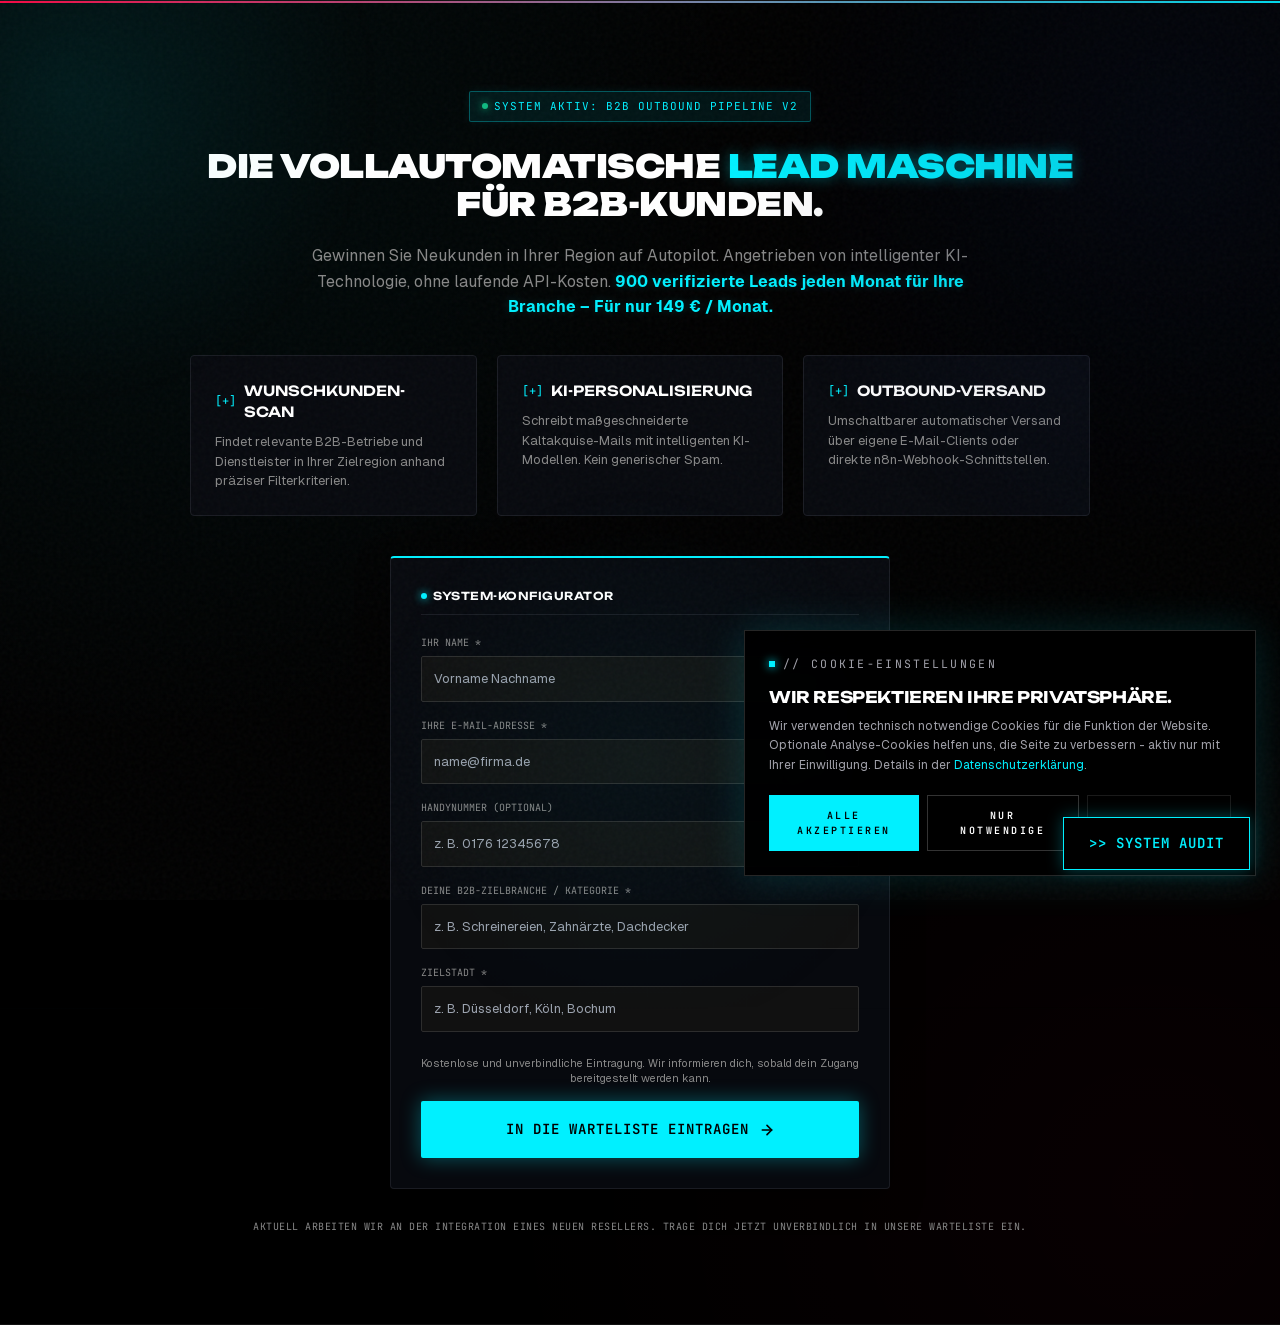
==== index.html @ a297f818 "Initial commit: bestehende Website" ====
<!doctype html>
<html lang="de">
<head>
  <meta charset="utf-8"/>
  <meta name="viewport" content="width=device-width,initial-scale=1"/>
  <meta name="theme-color" content="#000000"/>
  <meta name="description" content="Wasteland Interactive entwickelt Webseiten, Automatisierungen & KI-Lösungen für B2B & KMU. Mehr Anfragen, weniger Aufwand. Jetzt kostenfreies Audit sichern!"/>
  <meta name="keywords" content="KI Agentur, Webseiten KMU, Automatisierung, Drohnen-Service, KI Agenten, Software Deutschland, Wasteland Interactive"/>
  <meta name="robots" content="index,follow"/>
  <meta property="og:title" content="Wasteland Interactive - KI, Automatisierung & Webseiten für KMU"/>
  <meta property="og:description" content="Digitale Systeme für Unternehmen, die wachsen wollen. Webseiten, Automatisierung und KI in Tagen, nicht Monaten."/>
  <meta property="og:type" content="website"/>
  <meta property="og:url" content="https://wasteland-interactive.de/"/>
  <meta property="og:site_name" content="Wasteland Interactive"/>
  <meta property="og:image" content="https://wasteland-interactive.de/og-image.png"/>
  <meta property="og:locale" content="de_DE"/>
  <meta name="twitter:card" content="summary_large_image"/>
  <meta name="twitter:title" content="Wasteland Interactive - KI, Automatisierung & Webseiten für KMU"/>
  <meta name="twitter:description" content="Digitale Systeme für Unternehmen, die wachsen wollen. Webseiten, Automatisierung und KI in Tagen, nicht Monaten."/>
  <meta name="twitter:image" content="https://wasteland-interactive.de/og-image.png"/>
  
  <link rel="canonical" href="https://wasteland-interactive.de/"/>
  <link rel="icon" href="/favicon.svg" type="image/svg+xml"/>
  <link rel="icon" href="/favicon-32x32.png" sizes="32x32" type="image/png"/>
  <link rel="apple-touch-icon" href="/apple-touch-icon.png"/>
  <link rel="manifest" href="/manifest.json"/>
  <link rel="stylesheet" href="/fonts.css"/>
  <link rel="preload" as="image" href="/assets/perf/hero-640.webp" imagesrcset="/assets/perf/hero-640.webp 640w, /assets/perf/hero-960.webp 960w, /assets/perf/hero-1280.webp 1280w" imagesizes="100vw" fetchpriority="high"/>
  <link rel="preload" href="/fonts/GeistVF.woff" as="font" type="font/woff" crossorigin/>
  <link rel="preload" href="/fonts/Unbounded-900.ttf" as="font" type="font/ttf" crossorigin/>
  
  <title>Wasteland Interactive | KI, Automatisierung & Webseiten</title>
  
  <!-- Security CSP Meta-tag Fallback for browsers and audit tools -->
  <meta http-equiv="Content-Security-Policy" content="default-src 'self' https: data: 'unsafe-inline' 'unsafe-eval'; img-src 'self' data: https:; font-src 'self' https: data:; connect-src 'self' https:;"/>
  
  <!-- JSON-LD / Schema.org B2B- & AI-Search-Hydration -->
  <script type="application/ld+json">
  [
    {
      "@context": "https://schema.org",
      "@type": "Organization",
      "@id": "https://wasteland-interactive.de/#organization",
      "name": "Wasteland Interactive",
      "url": "https://wasteland-interactive.de",
      "logo": "https://wasteland-interactive.de/favicon.svg",
      "image": "https://wasteland-interactive.de/og-image.png",
      "description": "Wasteland Interactive entwickelt verkaufsstarke Webseiten, Automatisierungen und B2B-KI-Lösungen für KMU, Handwerk und Dienstleister.",
      "address": {
        "@type": "PostalAddress",
        "streetAddress": "Friedrichstraße 95",
        "addressLocality": "Berlin",
        "postalCode": "10117",
        "addressCountry": "DE"
      },
      "contactPoint": {
        "@type": "ContactPoint",
        "telephone": "+49-30-439792412",
        "contactType": "customer service",
        "email": "info@wasteland-interactive.de",
        "availableLanguage": ["German", "English"]
      },
      "sameAs": [
        "https://www.linkedin.com/company/wasteland-interactive",
        "https://github.com/wasteland-interactive"
      ]
    },
    {
      "@context": "https://schema.org",
      "@type": "LocalBusiness",
      "@id": "https://wasteland-interactive.de/#localbusiness",
      "name": "Wasteland Interactive",
      "image": "https://wasteland-interactive.de/og-image.png",
      "url": "https://wasteland-interactive.de",
      "telephone": "+49-30-439792412",
      "email": "info@wasteland-interactive.de",
      "priceRange": "$$",
      "address": {
        "@type": "PostalAddress",
        "streetAddress": "Friedrichstraße 95",
        "addressLocality": "Berlin",
        "postalCode": "10117",
        "addressCountry": "DE"
      },
      "geo": {
        "@type": "GeoCoordinates",
        "latitude": 52.5186,
        "longitude": 13.3883
      },
      "openingHoursSpecification": {
        "@type": "OpeningHoursSpecification",
        "dayOfWeek": [
          "Monday",
          "Tuesday",
          "Wednesday",
          "Thursday",
          "Friday"
        ],
        "opens": "09:00",
        "closes": "18:00"
      }
    },
    {
      "@context": "https://schema.org",
      "@type": "WebSite",
      "@id": "https://wasteland-interactive.de/#website",
      "name": "Wasteland Interactive",
      "url": "https://wasteland-interactive.de",
      "publisher": {
        "@id": "https://wasteland-interactive.de/#organization"
      }
    },
    {
      "@context": "https://schema.org",
      "@type": "Service",
      "name": "B2B Web- & Plattform-Entwicklung",
      "description": "Entwicklung modularer, hochperformanter CMS-, Web- und API-Architekturen.",
      "provider": {
        "@id": "https://wasteland-interactive.de/#organization"
      },
      "areaServed": "DE",
      "hasOfferCatalog": {
        "@type": "OfferCatalog",
        "name": "Web Services",
        "itemListElement": [
          {
            "@type": "Offer",
            "itemOffered": {
              "@type": "Service",
              "name": "Premium Webseiten & KMU Systemaudits"
            }
          }
        ]
      }
    },
    {
      "@context": "https://schema.org",
      "@type": "FAQPage",
      "mainEntity": [
        {
          "@type": "Question",
          "name": "Was kostet ein B2B System Audit bei Wasteland Interactive?",
          "acceptedAnswer": {
            "@type": "Answer",
            "text": "Das B2B System Audit ist im Starter-Paket kostenfrei anfragbar. Premium-Audits mit Tiefenanalyse werden individuell kalkuliert."
          }
        },
        {
          "@type": "Question",
          "name": "Unterstützt Wasteland Interactive bei der Behebung der Schwachstellen?",
          "acceptedAnswer": {
            "@type": "Answer",
            "text": "Ja, als kompetenter B2B-Technologiepartner begleiten wir Sie bei der gesamten technischen Umsetzung und Härtung Ihres Systems."
          }
        }
      ]
    }
  ]
  </script>

  <link rel="stylesheet" href="/assets/audit-portal.css"/>
  <script defer="defer" src="/assets/audit-portal.js"></script>
  <script defer="defer" src="/static/js/main.7e7d777e.js"></script>
  <link href="/static/css/main.6adebc2d.css" rel="stylesheet"/>
  <style>
    /* B2B Lead Maschine Home Hero Banner Styling */
    #lead-maschine-hero {
      display: none; /* Hidden by default, placed dynamically after first section on homepage */
      background-color: #000000;
      color: #eaeaea;
      font-family: 'Geist', sans-serif;
      padding: 90px 20px; /* More padding to give breathing room */
      border-top: 1px solid #111111;
      border-bottom: 1px solid #111111;
      text-align: center;
      position: relative;
      overflow: hidden;
      background-image: 
        radial-gradient(circle at 10% 10%, rgba(0, 240, 255, 0.05) 0%, transparent 40%),
        radial-gradient(circle at 90% 90%, rgba(255, 0, 60, 0.03) 0%, transparent 40%);
    }

    #lead-maschine-hero::before {
      content: "";
      position: absolute;
      top: 0;
      left: 0;
      width: 100%;
      height: 2px;
      background: linear-gradient(90deg, #ff003c 0%, #00f0ff 100%);
    }

    .hero-container {
      max-width: 900px;
      margin: 0 auto;
    }

    .system-status-tag {
      display: inline-flex;
      align-items: center;
      gap: 6px;
      background: rgba(0, 240, 255, 0.08);
      border: 1px solid rgba(0, 240, 255, 0.3);
      padding: 6px 12px;
      border-radius: 2px;
      font-family: 'JetBrains Mono', monospace;
      font-size: 11px;
      text-transform: uppercase;
      letter-spacing: 1px;
      color: #00f0ff;
      margin-bottom: 25px;
      box-shadow: 0 0 10px rgba(0, 240, 255, 0.08);
    }

    .status-dot {
      width: 6px;
      height: 6px;
      background-color: #10b981;
      border-radius: 50%;
      box-shadow: 0 0 8px #10b981;
      animation: status-pulse 2s infinite;
    }

    @keyframes status-pulse {
      0% { opacity: 0.4; }
      50% { opacity: 1; }
      100% { opacity: 0.4; }
    }

    #lead-maschine-hero h2.hero-title {
      font-family: 'Unbounded', sans-serif;
      font-weight: 900;
      font-size: 32px;
      line-height: 1.2;
      color: #ffffff;
      margin-bottom: 20px;
      letter-spacing: -0.5px;
      text-transform: uppercase;
    }

    #lead-maschine-hero h2.hero-title span {
      color: #00f0ff;
      text-shadow: 0 0 15px rgba(0, 240, 255, 0.4);
    }

    .hero-subtitle {
      font-size: 16px;
      line-height: 1.6;
      color: #888888;
      max-width: 700px;
      margin: 0 auto 35px auto;
    }

    .benefit-grid {
      display: grid;
      grid-template-columns: repeat(auto-fit, minmax(250px, 1fr));
      gap: 20px;
      margin-bottom: 40px;
      text-align: left;
    }

    .benefit-card {
      background: #07090e;
      border: 1px solid #1a1c23;
      padding: 24px;
      border-radius: 4px;
      transition: border-color 0.2s ease, transform 0.2s ease;
    }

    .benefit-card:hover {
      border-color: #00f0ff;
      transform: translateY(-2px);
    }

    .benefit-card h3 {
      font-family: 'Unbounded', sans-serif;
      font-size: 14px;
      color: #ffffff;
      margin-bottom: 10px;
      text-transform: uppercase;
      display: flex;
      align-items: center;
      gap: 8px;
    }

    .benefit-card h3::before {
      content: "[+]";
      font-family: 'JetBrains Mono', monospace;
      color: #00f0ff;
      font-size: 12px;
    }

    .benefit-card p {
      font-size: 13px;
      line-height: 1.5;
      color: #888888;
    }

    .hero-action-box {
      display: flex;
      flex-direction: column;
      align-items: center;
      gap: 12px;
    }

    .hero-btn {
      display: inline-flex;
      align-items: center;
      gap: 10px;
      background: #00f0ff;
      color: #000000;
      border: none;
      padding: 18px 36px;
      font-family: 'JetBrains Mono', monospace;
      font-weight: 700;
      font-size: 14px;
      text-decoration: none;
      text-transform: uppercase;
      letter-spacing: 1px;
      border-radius: 2px;
      box-shadow: 0 0 20px rgba(0, 240, 255, 0.35);
      transition: all 0.3s ease;
    }

    .hero-btn:hover {
      background: #ffffff;
      color: #000000;
      box-shadow: 0 0 25px rgba(255, 255, 255, 0.6);
      transform: translateY(-1px);
    }

    .hero-limit-info {
      font-family: 'JetBrains Mono', monospace;
      font-size: 10px;
      text-transform: uppercase;
      color: #888888;
      letter-spacing: 0.5px;
    }

    @media (max-width: 600px) {
      #lead-maschine-hero h1.hero-title {
        font-size: 24px;
      }
      .hero-subtitle {
        font-size: 14px;
      }
      .benefit-grid {
        grid-template-columns: 1fr;
      }
    }
  </style>
</head>
<body>
  <noscript>Bitte aktivieren Sie JavaScript, um diese Website zu nutzen.</noscript>
  
  <!-- B2B Lead Maschine Conversion Hero Banner -->
  <section id="lead-maschine-hero">
    <div class="hero-container">
      <div class="system-status-tag">
        <span class="status-dot"></span>
        System Aktiv: B2B Outbound Pipeline V2
      </div>
      
      <h2 class="hero-title">
        Die vollautomatische <span>Lead Maschine</span> für B2B-Kunden.
      </h2>
      
      <p class="hero-subtitle">
        Gewinnen Sie Neukunden in Ihrer Region auf Autopilot. Angetrieben von intelligenter KI-Technologie, ohne laufende API-Kosten. <span style="color: #00f0ff; font-weight: 700; text-shadow: 0 0 10px rgba(0, 240, 255, 0.2);">900 verifizierte Leads jeden Monat für Ihre Branche – Für nur 149 € / Monat.</span>
      </p>

      <div class="benefit-grid">
        <div class="benefit-card">
          <h3>Wunschkunden-Scan</h3>
          <p>Findet relevante B2B-Betriebe und Dienstleister in Ihrer Zielregion anhand präziser Filterkriterien.</p>
        </div>
        <div class="benefit-card">
          <h3>KI-Personalisierung</h3>
          <p>Schreibt maßgeschneiderte Kaltakquise-Mails mit intelligenten KI-Modellen. Kein generischer Spam.</p>
        </div>
        <div class="benefit-card">
          <h3>Outbound-Versand</h3>
          <p>Umschaltbarer automatischer Versand über eigene E-Mail-Clients oder direkte n8n-Webhook-Schnittstellen.</p>
        </div>
      </div>

      <form id="lead-maschine-hero-form" onsubmit="handleHeroFunnelSubmit(event)" style="max-width: 500px; margin: 30px auto; background: #07090e; border: 1px solid #1a1c23; border-top: 2px solid #00f0ff; padding: 30px; border-radius: 4px; text-align: left; box-shadow: 0 10px 30px rgba(0,0,0,0.5);">
        <div style="font-family: 'Unbounded', sans-serif; font-size: 11px; color: #fff; margin-bottom: 20px; text-transform: uppercase; letter-spacing: 0.5px; border-bottom: 1px solid #1a1c23; padding-bottom: 10px; display: flex; align-items: center; gap: 6px;">
          <span style="width: 6px; height: 6px; background-color: #00f0ff; border-radius: 50%; box-shadow: 0 0 8px #00f0ff;"></span>
          System-Konfigurator
        </div>
        
        <div class="form-group" style="margin-bottom: 16px;">
          <label for="hero-name" style="display: block; font-family: 'JetBrains Mono', monospace; font-size: 10px; color: #888; text-transform: uppercase; margin-bottom: 6px;">Ihr Name *</label>
          <input type="text" id="hero-name" required placeholder="Vorname Nachname" style="width: 100%; background: #111; border: 1px solid #2d2d2d; padding: 12px; color: #fff; font-family: 'Geist', sans-serif; font-size: 13px; outline: none; border-radius: 2px;">
        </div>

        <div class="form-group" style="margin-bottom: 16px;">
          <label for="hero-email" style="display: block; font-family: 'JetBrains Mono', monospace; font-size: 10px; color: #888; text-transform: uppercase; margin-bottom: 6px;">Ihre E-Mail-Adresse *</label>
          <input type="email" id="hero-email" required placeholder="name@firma.de" style="width: 100%; background: #111; border: 1px solid #2d2d2d; padding: 12px; color: #fff; font-family: 'Geist', sans-serif; font-size: 13px; outline: none; border-radius: 2px;">
        </div>

        <div class="form-group" style="margin-bottom: 16px;">
          <label for="hero-phone" style="display: block; font-family: 'JetBrains Mono', monospace; font-size: 10px; color: #888; text-transform: uppercase; margin-bottom: 6px;">Handynummer (Optional)</label>
          <input type="tel" id="hero-phone" placeholder="z. B. 0176 12345678" style="width: 100%; background: #111; border: 1px solid #2d2d2d; padding: 12px; color: #fff; font-family: 'Geist', sans-serif; font-size: 13px; outline: none; border-radius: 2px;">
        </div>

        <div class="form-group" style="margin-bottom: 16px;">
          <label for="hero-branche" style="display: block; font-family: 'JetBrains Mono', monospace; font-size: 10px; color: #888; text-transform: uppercase; margin-bottom: 6px;">Deine B2B-Zielbranche / Kategorie *</label>
          <input type="text" id="hero-branche" required placeholder="z. B. Schreinereien, Zahnärzte, Dachdecker" style="width: 100%; background: #111; border: 1px solid #2d2d2d; padding: 12px; color: #fff; font-family: 'Geist', sans-serif; font-size: 13px; outline: none; border-radius: 2px;">
        </div>

        <div class="form-group" style="margin-bottom: 24px;">
          <label for="hero-stadt" style="display: block; font-family: 'JetBrains Mono', monospace; font-size: 10px; color: #888; text-transform: uppercase; margin-bottom: 6px;">Zielstadt *</label>
          <input type="text" id="hero-stadt" required placeholder="z. B. Düsseldorf, Köln, Bochum" style="width: 100%; background: #111; border: 1px solid #2d2d2d; padding: 12px; color: #fff; font-family: 'Geist', sans-serif; font-size: 13px; outline: none; border-radius: 2px;">
        </div>

        <div style="position: absolute; left: -9999px; top: -9999px; opacity: 0; z-index: -1;">
          <input type="text" name="website_confirm" id="hero-website-confirm" tabindex="-1" autocomplete="off">
        </div>
        <input type="hidden" name="form_token" class="form-token-field" id="hero-form-token">

        <p class="purchase-disclosure" style="font-size: 11px; color: #888; margin-bottom: 15px; text-align: center; line-height: 1.4; display: block;">
          Kostenlose und unverbindliche Eintragung. Wir informieren dich, sobald dein Zugang bereitgestellt werden kann.
        </p>
        <button type="submit" class="hero-btn" style="width: 100%; justify-content: center; cursor: pointer;">
          In die Warteliste eintragen
          <svg width="16" height="16" viewBox="0 0 24 24" fill="none" stroke="currentColor" stroke-width="2.5" stroke-linecap="round" stroke-linejoin="round"><path d="M5 12h14"/><path d="m12 5 7 7-7 7"/></svg>
        </button>
      </form>
      <div style="font-family: 'JetBrains Mono', monospace; font-size: 10px; text-transform: uppercase; color: #888; letter-spacing: 0.5px; margin-top: 15px; text-align: center;">
        Aktuell arbeiten wir an der Integration eines neuen Resellers. Trage dich jetzt unverbindlich in unsere Warteliste ein.
      </div>
    </div>
  </section>

  <!-- The React Mount Node -->
  <div id="root">
    <!-- 
      SEMANTISCHER FALLBACK-LAYER FÜR SEO, BARRIEREFREIHEIT & STATISCHE AUDIT-ENGINE.
      Wird beim Laden der React SPA nahtlos überschrieben. 
    -->
    <header>
      <!-- Wasteland Logo stilisierter Fallback -->
      <div class="logo">Wasteland Interactive</div>
      
      <!-- CTA Buttons & Handlungsaufforderungen (CRO-Check) -->
      <nav id="cta-buttons">
        <a class="cta-button" href="#leadform">Jetzt kostenfreie Erstberatung anfordern</a>
        <a class="cta-button" href="/partner">Partnerprogramm</a>
      </nav>
    </header>

    <main>
      <!-- SEO H1 Hauptüberschrift (Genau eine pro Hauptseite) -->
      <section class="hero">
        <h1>Wasteland Interactive - B2B Webseiten, Automatisierung &amp; KI-Lösungen</h1>
        <p>Digitale Systeme für Unternehmen, die wachsen wollen. Webseiten, Automatisierung und KI in Tagen, nicht Monaten.</p>
      </section>

      <!-- Trust Signals & Referenzen (CRO-Check) -->
      <section id="trust-signals">
        <h2>Referenzen &amp; Auszeichnungen</h2>
        <ul>
          <li><strong>100/100 Wasteland System Audit Score</strong> - Verifiziertes Premium-Ergebnis</li>
          <li><strong>B2B Premium Test GmbH</strong> - ⭐⭐⭐⭐⭐ (5.0/5) herausragende Kundenbewertung</li>
          <li><strong>DSGVO &amp; BFSG Konformität</strong> - Technisch und rechtlich abgesicherte Systeme</li>
        </ul>
      </section>

      <!-- Lead- & Kontaktformular (CRO-Check & Accessibility-Check) -->
      <section id="leadform">
        <h2>Kostenfreie Erstberatung anfordern</h2>
        <form id="contact-form" action="/api/leads" method="POST">
          <div class="form-group">
            <label for="name">Ihr Name (Pflichtfeld)</label>
            <input type="text" id="name" name="name" placeholder="Ihr Name" required aria-label="Ihr Name" />
          </div>
          <div class="form-group">
            <label for="email">Ihre E-Mail-Adresse (Pflichtfeld)</label>
            <input type="email" id="email" name="email" placeholder="Ihre E-Mail" required aria-label="Ihre E-Mail" />
          </div>
          <div class="form-group">
            <label for="unternehmen">Ihr Unternehmen (Optional)</label>
            <input type="text" id="unternehmen" name="unternehmen" placeholder="Ihr Unternehmen" aria-label="Ihr Unternehmen" />
          </div>
          <div class="form-group">
            <label for="nachricht">Ihre Nachricht / Projektidee (Pflichtfeld)</label>
            <textarea id="nachricht" name="nachricht" placeholder="Ihre Nachricht" required aria-label="Ihre Nachricht"></textarea>
          </div>
          <div style="position: absolute; left: -9999px; top: -9999px; opacity: 0; z-index: -1;">
            <input type="text" name="website_confirm" id="contact-website-confirm" tabindex="-1" autocomplete="off">
          </div>
          <input type="hidden" name="form_token" class="form-token-field" id="contact-form-token">
          <button type="submit">Jetzt kostenlose Erstberatung anfordern</button>
        </form>
      </section>
    </main>

    <!-- Direkte Kontaktwege im Footer (CRO-Check) -->
    <footer>
      <div id="contact-details">
        <h3>Direkter Kontakt:</h3>
        <p>E-Mail: <a href="mailto:info@wasteland-interactive.de">info@wasteland-interactive.de</a></p>
        <p>Telefon: <a href="tel:+4930439792412">030 439792412</a></p>
        <p><em>KI-Assistentin Allie (Erstkontakt, Rückfragen &amp; Termine)</em></p>
      </div>
      <p>&copy; 2026 Wasteland Interactive. Alle Rechte vorbehalten. | <a href="/impressum.html">Impressum</a> | <a href="/datenschutz.html">Datenschutz</a> | <a href="/agb.html">AGB</a> | <a href="/widerruf.html">Widerrufsbelehrung</a></p>
    </footer>
  </div>
  <script>
    document.addEventListener("DOMContentLoaded", function() {
      var leadHero = document.getElementById('lead-maschine-hero');
      if (!leadHero) return;

      // Only run and display on the homepage
      var path = window.location.pathname;
      if (path !== '/' && path !== '/index.html' && path !== '') {
        // Remove the element completely if not on the homepage
        leadHero.parentNode.removeChild(leadHero);
        return;
      }

      var root = document.getElementById('root');
      if (!root) {
        leadHero.style.display = 'block';
        return;
      }

      var attempts = 0;
      var interval = setInterval(function() {
        // Find the section containing the original "Webseiten, Automatisierung & KI-Systeme" hero
        var target = null;
        var sections = root.getElementsByTagName('section');
        for (var i = 0; i < sections.length; i++) {
          var text = sections[i].innerText || sections[i].textContent || '';
          if (text.indexOf('DIGITAL SYSTEMS FOUNDRY') !== -1 || text.indexOf('AUTOMATISIERUNG') !== -1) {
            target = sections[i];
            break;
          }
        }

        // Fallback if the section isn't labeled as a section in the DOM
        if (!target) {
          var divs = root.getElementsByTagName('div');
          for (var i = 0; i < divs.length; i++) {
            var text = divs[i].innerText || divs[i].textContent || '';
            if (text.indexOf('DIGITAL SYSTEMS FOUNDRY') !== -1 || text.indexOf('AUTOMATISIERUNG') !== -1) {
              var el = divs[i];
              // Traverse up to find the top-level container directly under root or main
              while (el.parentNode && el.parentNode !== root && el.parentNode.tagName !== 'MAIN') {
                el = el.parentNode;
              }
              target = el;
              break;
            }
          }
        }

        // Ultimate fallback to first section or header
        if (!target) {
          target = root.querySelector('section') || root.querySelector('main > *:first-child') || root.querySelector('header');
        }
        
        if (target) {
          clearInterval(interval);
          // Insert our Lead Maschine hero section right after the identified introduction section
          target.parentNode.insertBefore(leadHero, target.nextSibling);
          leadHero.style.display = 'block';
        }

        attempts++;
        if (attempts > 50) { // Safety timeout: stop polling after 5 seconds and display at fallback location
          clearInterval(interval);
          leadHero.style.display = 'block';
        }
      }, 100);
    });

    document.addEventListener("DOMContentLoaded", function() {
      // Set the hidden token value for all forms
      document.querySelectorAll('.form-token-field').forEach(function(el) {
        el.value = 'wl-real-user-2026';
      });

      // Implement AJAX submission for `#contact-form` to avoid redirect to raw n8n response
      var contactForm = document.getElementById('contact-form');
      if (contactForm) {
        contactForm.addEventListener('submit', function(e) {
          e.preventDefault();
          
          var name = document.getElementById('name').value.trim();
          var email = document.getElementById('email').value.trim();
          var unternehmen = document.getElementById('unternehmen').value.trim();
          var nachricht = document.getElementById('nachricht').value.trim();
          
          // Honeypot & Token values
          var websiteConfirm = document.getElementById('contact-website-confirm').value;
          var formToken = document.getElementById('contact-form-token').value;
          
          // Simple client-side email regex validation
          var emailRegex = /^[^\s@]+@[^\s@]+\.[^\s@]+$/;
          if (!emailRegex.test(email)) {
            alert("Bitte geben Sie eine gültige E-Mail-Adresse ein.");
            return;
          }

          var submitBtn = contactForm.querySelector('button[type="submit"]');
          if (submitBtn) {
            submitBtn.disabled = true;
            submitBtn.innerText = "Wird gesendet...";
          }

          var apiUrl = (window.location.origin.includes('localhost') ? '/api/leads' : window.location.origin + '/api/leads');
          
          var payload = {
            name: name,
            email: email,
            unternehmen: unternehmen,
            nachricht: nachricht,
            website_confirm: websiteConfirm,
            form_token: formToken,
            thema: "Erstberatung Anfrage",
            type: "lead"
          };

          fetch(apiUrl, {
            method: 'POST',
            headers: {
              'Content-Type': 'application/json'
            },
            body: JSON.stringify(payload)
          })
          .then(function(response) {
            if (!response.ok) throw new Error('API Error');
            if (submitBtn) {
              submitBtn.innerText = "Erfolgreich gesendet!";
              submitBtn.style.backgroundColor = "#10b981";
              submitBtn.style.color = "#ffffff";
            }
            // Clear form
            contactForm.reset();
          })
          .catch(function(error) {
            console.error(error);
            alert("Fehler bei der Übermittlung. Bitte versuchen Sie es erneut.");
            if (submitBtn) {
              submitBtn.disabled = false;
              submitBtn.innerText = "Jetzt kostenlose Erstberatung anfordern";
            }
          });
        });
      }
    });

    window.handleHeroFunnelSubmit = function(e) {
      e.preventDefault();
      var name = document.getElementById('hero-name').value.trim();
      var email = document.getElementById('hero-email').value.trim();
      var phone = document.getElementById('hero-phone').value.trim();
      var branche = document.getElementById('hero-branche').value.trim();
      var stadt = document.getElementById('hero-stadt').value.trim();
      
      // Spam protection
      var websiteConfirm = document.getElementById('hero-website-confirm').value;
      var formToken = document.getElementById('hero-form-token').value;
      
      var emailRegex = /^[^\s@]+@[^\s@]+\.[^\s@]+$/;
      if (!emailRegex.test(email)) {
        alert("Bitte geben Sie eine gültige E-Mail-Adresse ein.");
        return;
      }

      if (!name || !email || !branche || !stadt) return;

      var submitBtn = e.target.querySelector('button[type="submit"]');
      if (submitBtn) {
        submitBtn.disabled = true;
        submitBtn.innerText = "Wird eingetragen...";
      }

      var apiUrl = (window.location.origin.includes('localhost') ? '/api/leads' : window.location.origin + '/api/leads');
      
      var messagePayload = [
        "--- LEAD MASCHINE WARTELISTE (HOMEPAGE) ---",
        "Name: " + name,
        "E-Mail: " + email,
        "Telefon: " + (phone || "-"),
        "Branche: " + branche,
        "Stadt: " + stadt
      ].join("\n");

      var payload = {
        name: name,
        email: email,
        unternehmen: "Stadt: " + stadt,
        thema: "Lead Maschine - Warteliste (Homepage)",
        type: "lead",
        budget: "",
        nachricht: messagePayload,
        website_confirm: websiteConfirm,
        form_token: formToken
      };

      fetch(apiUrl, {
        method: 'POST',
        headers: {
          'Content-Type': 'application/json'
        },
        body: JSON.stringify(payload)
      })
      .then(function(response) {
        if (!response.ok) throw new Error('API Error');
        if (submitBtn) {
          submitBtn.innerText = "Erfolgreich eingetragen!";
          submitBtn.style.backgroundColor = "#10b981"; // green
          submitBtn.style.color = "#ffffff";
          submitBtn.style.boxShadow = "0 0 20px rgba(16, 185, 129, 0.4)";
        }
      })
      .catch(function(error) {
        console.error(error);
        if (submitBtn) {
          submitBtn.disabled = false;
          submitBtn.innerText = "Erneut versuchen";
        }
      });
    };
  </script>
</body>
</html>
---- fonts.css ----
@font-face {
  font-family: "Geist";
  src: url("/fonts/GeistVF.woff") format("woff");
  font-style: normal;
  font-weight: 100 900;
  font-display: swap;
}

@font-face {
  font-family: "Geist";
  src: url("/fonts/Geist-Bold.woff") format("woff");
  font-style: normal;
  font-weight: 700;
  font-display: swap;
}

@font-face {
  font-family: "Unbounded";
  src: url("/fonts/Unbounded-600.ttf") format("truetype");
  font-style: normal;
  font-weight: 600;
  font-display: swap;
}

@font-face {
  font-family: "Unbounded";
  src: url("/fonts/Unbounded-700.ttf") format("truetype");
  font-style: normal;
  font-weight: 700;
  font-display: swap;
}

@font-face {
  font-family: "Unbounded";
  src: url("/fonts/Unbounded-900.ttf") format("truetype");
  font-style: normal;
  font-weight: 900;
  font-display: swap;
}

@font-face {
  font-family: "JetBrains Mono";
  src: url("/fonts/JetBrainsMono-400.ttf") format("truetype");
  font-style: normal;
  font-weight: 400;
  font-display: swap;
}

@font-face {
  font-family: "JetBrains Mono";
  src: url("/fonts/JetBrainsMono-600.ttf") format("truetype");
  font-style: normal;
  font-weight: 600;
  font-display: swap;
}
---- assets/audit-portal.css ----
/* Wasteland Audit Portal - Cyberpunk / B2B Tech Foundry Style */

#wl-audit-fab {
    position: fixed;
    bottom: 30px;
    right: 30px;
    background: #000;
    color: #00f0ff;
    border: 1px solid #00f0ff;
    padding: 15px 25px;
    font-family: 'JetBrains Mono', monospace;
    font-size: 14px;
    font-weight: 700;
    cursor: pointer;
    z-index: 9998;
    box-shadow: 0 0 15px rgba(0, 240, 255, 0.3);
    transition: all 0.3s ease;
    text-transform: uppercase;
    letter-spacing: 1px;
}

#wl-audit-fab:hover {
    background: rgba(0, 240, 255, 0.1);
    box-shadow: 0 0 25px rgba(0, 240, 255, 0.6);
}

#wl-audit-modal {
    position: fixed;
    top: 0;
    left: 0;
    width: 100vw;
    height: 100vh;
    background: rgba(0, 0, 0, 0.9);
    backdrop-filter: blur(5px);
    z-index: 9999;
    display: flex;
    justify-content: center;
    align-items: center;
    opacity: 0;
    pointer-events: none;
    transition: opacity 0.3s ease;
}

#wl-audit-modal.active {
    opacity: 1;
    pointer-events: all;
}

.wl-modal-content {
    background: #111;
    border: 1px solid #333;
    border-top: 2px solid #00f0ff;
    width: 90%;
    max-width: 800px;
    max-height: 90vh;
    overflow-y: auto;
    padding: 40px;
    position: relative;
    font-family: 'GeistVF', sans-serif;
    color: #eaeaea;
}

.wl-close-btn {
    position: absolute;
    top: 20px;
    right: 20px;
    background: transparent;
    border: none;
    color: #888;
    font-size: 24px;
    cursor: pointer;
    transition: color 0.2s ease;
}

.wl-close-btn:hover {
    color: #ff003c;
}

.wl-modal-header {
    margin-bottom: 30px;
    text-align: center;
}

.wl-modal-header h2 {
    font-family: 'Unbounded', sans-serif;
    font-size: 28px;
    color: #fff;
    margin-bottom: 10px;
}

.wl-modal-header p {
    color: #aaa;
    font-size: 16px;
}

.wl-packages-container {
    display: grid;
    grid-template-columns: repeat(auto-fit, minmax(220px, 1fr));
    gap: 20px;
    margin-bottom: 40px;
}

.wl-package {
    border: 1px solid #222;
    background: #0a0a0a;
    padding: 25px 20px;
    text-align: center;
    transition: transform 0.2s ease, border-color 0.2s ease;
}

.wl-package:hover {
    transform: translateY(-5px);
    border-color: #00f0ff;
}

.wl-package h3 {
    font-family: 'Unbounded', sans-serif;
    font-size: 18px;
    color: #00f0ff;
    margin-bottom: 15px;
}

.wl-package .wl-price {
    font-size: 24px;
    font-weight: 700;
    color: #fff;
    margin-bottom: 20px;
}

.wl-package ul {
    list-style: none;
    padding: 0;
    margin-bottom: 25px;
    text-align: left;
    color: #ccc;
    font-size: 14px;
    line-height: 1.6;
}

.wl-package ul li::before {
    content: ">> ";
    color: #00f0ff;
}

.wl-btn-select {
    background: transparent;
    border: 1px solid #333;
    color: #fff;
    padding: 10px 20px;
    font-family: 'JetBrains Mono', monospace;
    cursor: pointer;
    transition: all 0.2s ease;
    width: 100%;
}

.wl-package:hover .wl-btn-select {
    border-color: #00f0ff;
    color: #00f0ff;
}

/* Micro-commitment form */
.wl-lead-form {
    display: none;
    background: #0a0a0a;
    border: 1px solid #333;
    padding: 30px;
    margin-top: 20px;
}

.wl-lead-form.active {
    display: block;
}

.wl-form-step {
    display: none;
}

.wl-form-step.active {
    display: block;
}

.wl-form-step h4 {
    color: #00f0ff;
    margin-bottom: 20px;
    font-family: 'JetBrains Mono', monospace;
}

.wl-options-grid {
    display: grid;
    grid-template-columns: 1fr 1fr;
    gap: 15px;
    margin-bottom: 20px;
}

.wl-option-btn {
    background: #111;
    border: 1px solid #333;
    color: #aaa;
    padding: 15px;
    cursor: pointer;
    font-family: 'GeistVF', sans-serif;
    transition: all 0.2s ease;
}

.wl-option-btn:hover, .wl-option-btn.selected {
    border-color: #00f0ff;
    color: #fff;
    background: rgba(0, 240, 255, 0.05);
}

.wl-input-group {
    margin-bottom: 20px;
}

.wl-input-group label {
    display: block;
    margin-bottom: 8px;
    color: #888;
    font-size: 12px;
}

.wl-input-group input,
.wl-input-group textarea,
.wl-input-group select {
    width: 100%;
    background: #111;
    border: 1px solid #333;
    padding: 12px;
    color: #fff;
    font-family: 'GeistVF', sans-serif;
}

.wl-input-group input:focus,
.wl-input-group textarea:focus,
.wl-input-group select:focus {
    outline: none;
    border-color: #00f0ff;
}

.wl-submit-btn {
    background: #00f0ff;
    color: #000;
    border: none;
    padding: 12px 25px;
    font-family: 'JetBrains Mono', monospace;
    font-weight: 700;
    cursor: pointer;
    width: 100%;
    margin-top: 10px;
}

.wl-submit-btn:hover {
    background: #fff;
}
---- static/css/main.6adebc2d.css ----
*,:after,:before{--tw-border-spacing-x:0;--tw-border-spacing-y:0;--tw-translate-x:0;--tw-translate-y:0;--tw-rotate:0;--tw-skew-x:0;--tw-skew-y:0;--tw-scale-x:1;--tw-scale-y:1;--tw-pan-x: ;--tw-pan-y: ;--tw-pinch-zoom: ;--tw-scroll-snap-strictness:proximity;--tw-gradient-from-position: ;--tw-gradient-via-position: ;--tw-gradient-to-position: ;--tw-ordinal: ;--tw-slashed-zero: ;--tw-numeric-figure: ;--tw-numeric-spacing: ;--tw-numeric-fraction: ;--tw-ring-inset: ;--tw-ring-offset-width:0px;--tw-ring-offset-color:#fff;--tw-ring-color:#3b82f680;--tw-ring-offset-shadow:0 0 #0000;--tw-ring-shadow:0 0 #0000;--tw-shadow:0 0 #0000;--tw-shadow-colored:0 0 #0000;--tw-blur: ;--tw-brightness: ;--tw-contrast: ;--tw-grayscale: ;--tw-hue-rotate: ;--tw-invert: ;--tw-saturate: ;--tw-sepia: ;--tw-drop-shadow: ;--tw-backdrop-blur: ;--tw-backdrop-brightness: ;--tw-backdrop-contrast: ;--tw-backdrop-grayscale: ;--tw-backdrop-hue-rotate: ;--tw-backdrop-invert: ;--tw-backdrop-opacity: ;--tw-backdrop-saturate: ;--tw-backdrop-sepia: ;--tw-contain-size: ;--tw-contain-layout: ;--tw-contain-paint: ;--tw-contain-style: }::backdrop{--tw-border-spacing-x:0;--tw-border-spacing-y:0;--tw-translate-x:0;--tw-translate-y:0;--tw-rotate:0;--tw-skew-x:0;--tw-skew-y:0;--tw-scale-x:1;--tw-scale-y:1;--tw-pan-x: ;--tw-pan-y: ;--tw-pinch-zoom: ;--tw-scroll-snap-strictness:proximity;--tw-gradient-from-position: ;--tw-gradient-via-position: ;--tw-gradient-to-position: ;--tw-ordinal: ;--tw-slashed-zero: ;--tw-numeric-figure: ;--tw-numeric-spacing: ;--tw-numeric-fraction: ;--tw-ring-inset: ;--tw-ring-offset-width:0px;--tw-ring-offset-color:#fff;--tw-ring-color:#3b82f680;--tw-ring-offset-shadow:0 0 #0000;--tw-ring-shadow:0 0 #0000;--tw-shadow:0 0 #0000;--tw-shadow-colored:0 0 #0000;--tw-blur: ;--tw-brightness: ;--tw-contrast: ;--tw-grayscale: ;--tw-hue-rotate: ;--tw-invert: ;--tw-saturate: ;--tw-sepia: ;--tw-drop-shadow: ;--tw-backdrop-blur: ;--tw-backdrop-brightness: ;--tw-backdrop-contrast: ;--tw-backdrop-grayscale: ;--tw-backdrop-hue-rotate: ;--tw-backdrop-invert: ;--tw-backdrop-opacity: ;--tw-backdrop-saturate: ;--tw-backdrop-sepia: ;--tw-contain-size: ;--tw-contain-layout: ;--tw-contain-paint: ;--tw-contain-style: }/*
! tailwindcss v3.4.19 | MIT License | https://tailwindcss.com
*/*,:after,:before{border:0 solid #e5e7eb;box-sizing:border-box}:after,:before{--tw-content:""}:host,html{-webkit-text-size-adjust:100%;font-feature-settings:normal;-webkit-tap-highlight-color:transparent;font-family:ui-sans-serif,system-ui,sans-serif,Apple Color Emoji,Segoe UI Emoji,Segoe UI Symbol,Noto Color Emoji;font-variation-settings:normal;line-height:1.5;tab-size:4}body{line-height:inherit}hr{border-top-width:1px;color:inherit;height:0}abbr:where([title]){-webkit-text-decoration:underline dotted;text-decoration:underline dotted}h1,h2,h3,h4,h5,h6{font-size:inherit;font-weight:inherit}a{color:inherit;text-decoration:inherit}b,strong{font-weight:bolder}code,kbd,pre,samp{font-feature-settings:normal;font-family:JetBrains Mono,monospace;font-size:1em;font-variation-settings:normal}small{font-size:80%}sub,sup{font-size:75%;line-height:0;position:relative;vertical-align:initial}sub{bottom:-.25em}sup{top:-.5em}table{border-collapse:collapse;border-color:inherit;text-indent:0}button,input,optgroup,select,textarea{font-feature-settings:inherit;color:inherit;font-family:inherit;font-size:100%;font-variation-settings:inherit;font-weight:inherit;letter-spacing:inherit;line-height:inherit;margin:0;padding:0}button,select{text-transform:none}button,input:where([type=button]),input:where([type=reset]),input:where([type=submit]){-webkit-appearance:button;background-color:initial;background-image:none}:-moz-focusring{outline:auto}:-moz-ui-invalid{box-shadow:none}progress{vertical-align:initial}::-webkit-inner-spin-button,::-webkit-outer-spin-button{height:auto}[type=search]{-webkit-appearance:textfield;outline-offset:-2px}::-webkit-search-decoration{-webkit-appearance:none}::-webkit-file-upload-button{-webkit-appearance:button;font:inherit}summary{display:list-item}blockquote,dd,dl,figure,h1,h2,h3,h4,h5,h6,hr,p,pre{margin:0}fieldset{margin:0}fieldset,legend{padding:0}menu,ol,ul{list-style:none;margin:0;padding:0}dialog{padding:0}textarea{resize:vertical}input::placeholder,textarea::placeholder{color:#9ca3af;opacity:1}[role=button],button{cursor:pointer}:disabled{cursor:default}audio,canvas,embed,iframe,img,object,svg,video{display:block;vertical-align:middle}img,video{height:auto;max-width:100%}[hidden]:where(:not([hidden=until-found])){display:none}:root{--background:0 0% 2%;--foreground:0 0% 100%;--card:0 0% 4%;--card-foreground:0 0% 100%;--popover:0 0% 4%;--popover-foreground:0 0% 100%;--primary:184 100% 50%;--primary-foreground:0 0% 0%;--secondary:0 0% 10%;--secondary-foreground:0 0% 100%;--muted:0 0% 10%;--muted-foreground:0 0% 63%;--accent:184 100% 50%;--accent-foreground:0 0% 0%;--destructive:0 100% 50%;--destructive-foreground:0 0% 100%;--border:0 0% 15%;--input:0 0% 15%;--ring:184 100% 50%;--radius:0rem;--motion-ease-standard:cubic-bezier(0.22,1,0.36,1);--motion-ease-soft:cubic-bezier(0.16,1,0.3,1);--motion-duration-fast:0.32s;--motion-duration-base:0.5s;--motion-duration-slow:0.78s;--ambient-cyan:#00f0ff29;--ambient-navy:#1a306638;--ambient-gold:#c8a9681f}*{-webkit-font-smoothing:antialiased;-moz-osx-font-smoothing:grayscale;border-color:#262626;border-color:hsl(var(--border))}html{scroll-behavior:smooth}body{background-color:hsl(var(--background));background-color:#050505;color:hsl(var(--foreground));color:#fff;font-family:Geist,system-ui,sans-serif;margin:0}::selection{background:#00f0ff;color:#000}body:before{background-image:url("data:image/svg+xml;charset=utf-8,%3Csvg viewBox='0 0 256 256' xmlns='http://www.w3.org/2000/svg'%3E%3Cfilter id='a'%3E%3CfeTurbulence type='fractalNoise' baseFrequency='.9' numOctaves='2' stitchTiles='stitch'/%3E%3C/filter%3E%3Crect width='100%25' height='100%25' filter='url(%23a)'/%3E%3C/svg%3E");inset:0;opacity:.035;z-index:1}body:after,body:before{content:"";pointer-events:none;position:fixed}body:after{animation:ambient-drift 24s cubic-bezier(.16,1,.3,1) infinite alternate;animation:ambient-drift 24s var(--motion-ease-soft) infinite alternate;background:radial-gradient(32rem 32rem at 14% 18%,rgba(0,240,255,.065),#0000 62%),radial-gradient(42rem 42rem at 84% 22%,#1223522b,#0000 66%),radial-gradient(30rem 30rem at 50% 78%,rgba(0,240,255,.035),#0000 60%);inset:-12%;transform:translateZ(0);will-change:transform;z-index:0}input,select,textarea{--tw-bg-opacity:1;--tw-text-opacity:1;background-color:#0a0a0a;background-color:rgb(10 10 10/var(--tw-bg-opacity,1));border-color:#ffffff1a;border-radius:0;border-width:1px;color:#fff;color:rgb(255 255 255/var(--tw-text-opacity,1))}.sr-only{clip:rect(0,0,0,0);border-width:0;height:1px;margin:-1px;overflow:hidden;padding:0;position:absolute;white-space:nowrap;width:1px}.pointer-events-none{pointer-events:none}.pointer-events-auto{pointer-events:auto}.\!visible{visibility:visible!important}.visible{visibility:visible}.invisible{visibility:hidden}.fixed{position:fixed}.absolute{position:absolute}.relative{position:relative}.-inset-1{inset:-.25rem}.inset-0{inset:0}.-inset-x-3{left:-.75rem;right:-.75rem}.inset-x-0{left:0;right:0}.inset-y-0{bottom:0;top:0}.inset-y-1{bottom:.25rem;top:.25rem}.-bottom-12{bottom:-3rem}.-left-12{left:-3rem}.-right-12{right:-3rem}.-right-40{right:-10rem}.-top-12{top:-3rem}.bottom-0{bottom:0}.bottom-4{bottom:1rem}.bottom-6{bottom:1.5rem}.bottom-\[10\%\]{bottom:10%}.left-0{left:0}.left-1{left:.25rem}.left-1\/2{left:50%}.left-2{left:.5rem}.left-3{left:.75rem}.left-4{left:1rem}.left-\[-10rem\]{left:-10rem}.left-\[-12rem\]{left:-12rem}.left-\[1px\]{left:1px}.left-\[22px\]{left:22px}.left-\[50\%\]{left:50%}.right-0{right:0}.right-1{right:.25rem}.right-2{right:.5rem}.right-3{right:.75rem}.right-4{right:1rem}.right-6{right:1.5rem}.right-\[-8rem\]{right:-8rem}.right-\[14\%\]{right:14%}.right-\[20\%\]{right:20%}.right-\[8\%\]{right:8%}.top-0{top:0}.top-1{top:.25rem}.top-1\/2{top:50%}.top-10{top:2.5rem}.top-20{top:5rem}.top-3{top:.75rem}.top-4{top:1rem}.top-6{top:1.5rem}.top-\[-1px\]{top:-1px}.top-\[10rem\]{top:10rem}.top-\[18\%\]{top:18%}.top-\[1px\]{top:1px}.top-\[36\%\]{top:36%}.top-\[50\%\]{top:50%}.top-\[60\%\]{top:60%}.top-\[6rem\]{top:6rem}.top-\[72px\]{top:72px}.top-\[8rem\]{top:8rem}.top-full{top:100%}.-z-10{z-index:-10}.z-0{z-index:0}.z-10{z-index:10}.z-40{z-index:40}.z-50{z-index:50}.z-\[100\]{z-index:100}.z-\[1\]{z-index:1}.z-\[2\]{z-index:2}.z-\[60\]{z-index:60}.col-span-12{grid-column:span 12/span 12}.col-span-2{grid-column:span 2/span 2}.col-span-6{grid-column:span 6/span 6}.-mx-1{margin-left:-.25rem;margin-right:-.25rem}.mx-auto{margin-left:auto;margin-right:auto}.my-1{margin-bottom:.25rem;margin-top:.25rem}.-ml-4{margin-left:-1rem}.-mt-4{margin-top:-1rem}.mb-1{margin-bottom:.25rem}.mb-10{margin-bottom:2.5rem}.mb-12{margin-bottom:3rem}.mb-14{margin-bottom:3.5rem}.mb-16{margin-bottom:4rem}.mb-2{margin-bottom:.5rem}.mb-20{margin-bottom:5rem}.mb-3{margin-bottom:.75rem}.mb-4{margin-bottom:1rem}.mb-5{margin-bottom:1.25rem}.mb-6{margin-bottom:1.5rem}.mb-8{margin-bottom:2rem}.ml-1{margin-left:.25rem}.ml-2{margin-left:.5rem}.ml-auto{margin-left:auto}.mr-2{margin-right:.5rem}.mt-0\.5{margin-top:.125rem}.mt-1{margin-top:.25rem}.mt-1\.5{margin-top:.375rem}.mt-10{margin-top:2.5rem}.mt-12{margin-top:3rem}.mt-14{margin-top:3.5rem}.mt-2{margin-top:.5rem}.mt-24{margin-top:6rem}.mt-3{margin-top:.75rem}.mt-4{margin-top:1rem}.mt-5{margin-top:1.25rem}.mt-6{margin-top:1.5rem}.mt-8{margin-top:2rem}.mt-auto{margin-top:auto}.block{display:block}.inline-block{display:inline-block}.flex{display:flex}.inline-flex{display:inline-flex}.table{display:table}.grid{display:grid}.hidden{display:none}.aspect-square{aspect-ratio:1/1}.h-1\.5{height:.375rem}.h-10{height:2.5rem}.h-14{height:3.5rem}.h-2{height:.5rem}.h-2\.5{height:.625rem}.h-20{height:5rem}.h-3{height:.75rem}.h-3\.5{height:.875rem}.h-4{height:1rem}.h-40{height:10rem}.h-5{height:1.25rem}.h-7{height:1.75rem}.h-8{height:2rem}.h-9{height:2.25rem}.h-\[12rem\]{height:12rem}.h-\[14px\]{height:14px}.h-\[16rem\]{height:16rem}.h-\[18rem\]{height:18rem}.h-\[1px\]{height:1px}.h-\[20rem\]{height:20rem}.h-\[22rem\]{height:22rem}.h-\[24rem\]{height:24rem}.h-\[2px\]{height:2px}.h-\[4px\]{height:4px}.h-\[5px\]{height:5px}.h-\[6px\]{height:6px}.h-\[var\(--radix-navigation-menu-viewport-height\)\]{height:var(--radix-navigation-menu-viewport-height)}.h-\[var\(--radix-select-trigger-height\)\]{height:var(--radix-select-trigger-height)}.h-auto{height:auto}.h-full{height:100%}.h-px{height:1px}.max-h-14{max-height:3.5rem}.max-h-24{max-height:6rem}.max-h-\[--radix-context-menu-content-available-height\]{max-height:var(--radix-context-menu-content-available-height)}.max-h-\[--radix-select-content-available-height\]{max-height:var(--radix-select-content-available-height)}.max-h-\[300px\]{max-height:300px}.max-h-\[40vh\]{max-height:40vh}.max-h-\[520px\]{max-height:520px}.max-h-\[70vh\]{max-height:70vh}.max-h-\[75vh\]{max-height:75vh}.max-h-\[var\(--radix-dropdown-menu-content-available-height\)\]{max-height:var(--radix-dropdown-menu-content-available-height)}.max-h-screen{max-height:100vh}.min-h-12{min-height:3rem}.min-h-16{min-height:4rem}.min-h-24{min-height:6rem}.min-h-\[100svh\]{min-height:100svh}.min-h-\[26rem\]{min-height:26rem}.min-h-\[36vh\]{min-height:36vh}.min-h-\[4\.75rem\]{min-height:4.75rem}.min-h-\[40vh\]{min-height:40vh}.min-h-\[44vh\]{min-height:44vh}.min-h-\[48vh\]{min-height:48vh}.min-h-\[52vh\]{min-height:52vh}.min-h-\[56vh\]{min-height:56vh}.min-h-\[58vh\]{min-height:58vh}.min-h-\[60px\]{min-height:60px}.min-h-\[60vh\]{min-height:60vh}.min-h-\[7\.5rem\]{min-height:7.5rem}.min-h-\[70vh\]{min-height:70vh}.min-h-\[calc\(100vh-4rem\)\]{min-height:calc(100vh - 4rem)}.min-h-screen{min-height:100vh}.w-10{width:2.5rem}.w-12{width:3rem}.w-14{width:3.5rem}.w-2{width:.5rem}.w-2\.5{width:.625rem}.w-3{width:.75rem}.w-3\.5{width:.875rem}.w-3\/4{width:75%}.w-4{width:1rem}.w-40{width:10rem}.w-5{width:1.25rem}.w-64{width:16rem}.w-7{width:1.75rem}.w-72{width:18rem}.w-8{width:2rem}.w-9{width:2.25rem}.w-\[100px\]{width:100px}.w-\[12rem\]{width:12rem}.w-\[14px\]{width:14px}.w-\[16rem\]{width:16rem}.w-\[18rem\]{width:18rem}.w-\[1px\]{width:1px}.w-\[20rem\]{width:20rem}.w-\[22rem\]{width:22rem}.w-\[24rem\]{width:24rem}.w-\[4px\]{width:4px}.w-\[5px\]{width:5px}.w-\[6px\]{width:6px}.w-\[760px\]{width:760px}.w-\[9\.5rem\]{width:9.5rem}.w-auto{width:auto}.w-full{width:100%}.w-max{width:-webkit-max-content;width:max-content}.w-px{width:1px}.min-w-0{min-width:0}.min-w-10{min-width:2.5rem}.min-w-8{min-width:2rem}.min-w-9{min-width:2.25rem}.min-w-\[12rem\]{min-width:12rem}.min-w-\[7rem\]{min-width:7rem}.min-w-\[8rem\]{min-width:8rem}.min-w-\[var\(--radix-select-trigger-width\)\]{min-width:var(--radix-select-trigger-width)}.max-w-2xl{max-width:42rem}.max-w-3xl{max-width:48rem}.max-w-4xl{max-width:56rem}.max-w-5xl{max-width:64rem}.max-w-7xl{max-width:80rem}.max-w-\[12ch\]{max-width:12ch}.max-w-\[13rem\]{max-width:13rem}.max-w-\[16rem\]{max-width:16rem}.max-w-\[70\%\]{max-width:70%}.max-w-full{max-width:100%}.max-w-lg{max-width:32rem}.max-w-max{max-width:-webkit-max-content;max-width:max-content}.max-w-md{max-width:28rem}.max-w-sm{max-width:24rem}.max-w-xl{max-width:36rem}.flex-1{flex:1 1}.shrink-0{flex-shrink:0}.flex-grow,.grow{flex-grow:1}.grow-0{flex-grow:0}.basis-full{flex-basis:100%}.caption-bottom{caption-side:bottom}.border-collapse{border-collapse:collapse}.origin-\[--radix-context-menu-content-transform-origin\]{transform-origin:var(--radix-context-menu-content-transform-origin)}.origin-\[--radix-dropdown-menu-content-transform-origin\]{transform-origin:var(--radix-dropdown-menu-content-transform-origin)}.origin-\[--radix-hover-card-content-transform-origin\]{transform-origin:var(--radix-hover-card-content-transform-origin)}.origin-\[--radix-menubar-content-transform-origin\]{transform-origin:var(--radix-menubar-content-transform-origin)}.origin-\[--radix-popover-content-transform-origin\]{transform-origin:var(--radix-popover-content-transform-origin)}.origin-\[--radix-select-content-transform-origin\]{transform-origin:var(--radix-select-content-transform-origin)}.origin-\[--radix-tooltip-content-transform-origin\]{transform-origin:var(--radix-tooltip-content-transform-origin)}.-translate-x-1\/2{--tw-translate-x:-50%}.-translate-x-1\/2,.-translate-x-full{transform:translate(var(--tw-translate-x),var(--tw-translate-y)) rotate(var(--tw-rotate)) skewX(var(--tw-skew-x)) skewY(var(--tw-skew-y)) scaleX(var(--tw-scale-x)) scaleY(var(--tw-scale-y))}.-translate-x-full{--tw-translate-x:-100%}.-translate-y-1\/2{--tw-translate-y:-50%}.-translate-y-1\/2,.translate-x-\[-50\%\]{transform:translate(var(--tw-translate-x),var(--tw-translate-y)) rotate(var(--tw-rotate)) skewX(var(--tw-skew-x)) skewY(var(--tw-skew-y)) scaleX(var(--tw-scale-x)) scaleY(var(--tw-scale-y))}.translate-x-\[-50\%\]{--tw-translate-x:-50%}.translate-y-\[-50\%\]{--tw-translate-y:-50%}.rotate-180,.translate-y-\[-50\%\]{transform:translate(var(--tw-translate-x),var(--tw-translate-y)) rotate(var(--tw-rotate)) skewX(var(--tw-skew-x)) skewY(var(--tw-skew-y)) scaleX(var(--tw-scale-x)) scaleY(var(--tw-scale-y))}.rotate-180{--tw-rotate:180deg}.rotate-45{--tw-rotate:45deg}.rotate-45,.rotate-90{transform:translate(var(--tw-translate-x),var(--tw-translate-y)) rotate(var(--tw-rotate)) skewX(var(--tw-skew-x)) skewY(var(--tw-skew-y)) scaleX(var(--tw-scale-x)) scaleY(var(--tw-scale-y))}.rotate-90{--tw-rotate:90deg}.transform{transform:translate(var(--tw-translate-x),var(--tw-translate-y)) rotate(var(--tw-rotate)) skewX(var(--tw-skew-x)) skewY(var(--tw-skew-y)) scaleX(var(--tw-scale-x)) scaleY(var(--tw-scale-y))}.animate-fade-up{animation:fade-up .6s ease-out forwards}@keyframes ping{75%,to{opacity:0;transform:scale(2)}}.animate-ping{animation:ping 1s cubic-bezier(0,0,.2,1) infinite}@keyframes pulse{50%{opacity:.5}}.animate-pulse{animation:pulse 2s cubic-bezier(.4,0,.6,1) infinite}@keyframes scan{0%,to{transform:translateY(-100%)}50%{transform:translateY(100%)}}.animate-scan{animation:scan 3s ease-in-out infinite}.cursor-default{cursor:default}.cursor-not-allowed{cursor:not-allowed}.cursor-pointer{cursor:pointer}.touch-none{touch-action:none}.select-none{-webkit-user-select:none;user-select:none}.resize-y{resize:vertical}.list-disc{list-style-type:disc}.list-none{list-style-type:none}.grid-cols-1{grid-template-columns:repeat(1,minmax(0,1fr))}.grid-cols-12{grid-template-columns:repeat(12,minmax(0,1fr))}.grid-cols-2{grid-template-columns:repeat(2,minmax(0,1fr))}.flex-row{flex-direction:row}.flex-col{flex-direction:column}.flex-col-reverse{flex-direction:column-reverse}.flex-wrap{flex-wrap:wrap}.items-start{align-items:flex-start}.items-end{align-items:flex-end}.items-center{align-items:center}.items-baseline{align-items:baseline}.justify-start{justify-content:flex-start}.justify-center{justify-content:center}.justify-between{justify-content:space-between}.gap-0{gap:0}.gap-1{gap:.25rem}.gap-1\.5{gap:.375rem}.gap-10{gap:2.5rem}.gap-12{gap:3rem}.gap-2{gap:.5rem}.gap-3{gap:.75rem}.gap-4{gap:1rem}.gap-5{gap:1.25rem}.gap-6{gap:1.5rem}.gap-8{gap:2rem}.gap-px{gap:1px}.gap-x-6{column-gap:1.5rem}.gap-y-6{row-gap:1.5rem}.space-x-1>:not([hidden])~:not([hidden]){--tw-space-x-reverse:0;margin-left:calc(.25rem*(1 - var(--tw-space-x-reverse)));margin-right:calc(.25rem*var(--tw-space-x-reverse))}.space-x-2>:not([hidden])~:not([hidden]){--tw-space-x-reverse:0;margin-left:calc(.5rem*(1 - var(--tw-space-x-reverse)));margin-right:calc(.5rem*var(--tw-space-x-reverse))}.space-y-1>:not([hidden])~:not([hidden]){--tw-space-y-reverse:0;margin-bottom:calc(.25rem*var(--tw-space-y-reverse));margin-top:calc(.25rem*(1 - var(--tw-space-y-reverse)))}.space-y-1\.5>:not([hidden])~:not([hidden]){--tw-space-y-reverse:0;margin-bottom:calc(.375rem*var(--tw-space-y-reverse));margin-top:calc(.375rem*(1 - var(--tw-space-y-reverse)))}.space-y-2>:not([hidden])~:not([hidden]){--tw-space-y-reverse:0;margin-bottom:calc(.5rem*var(--tw-space-y-reverse));margin-top:calc(.5rem*(1 - var(--tw-space-y-reverse)))}.space-y-3>:not([hidden])~:not([hidden]){--tw-space-y-reverse:0;margin-bottom:calc(.75rem*var(--tw-space-y-reverse));margin-top:calc(.75rem*(1 - var(--tw-space-y-reverse)))}.space-y-4>:not([hidden])~:not([hidden]){--tw-space-y-reverse:0;margin-bottom:calc(1rem*var(--tw-space-y-reverse));margin-top:calc(1rem*(1 - var(--tw-space-y-reverse)))}.space-y-5>:not([hidden])~:not([hidden]){--tw-space-y-reverse:0;margin-bottom:calc(1.25rem*var(--tw-space-y-reverse));margin-top:calc(1.25rem*(1 - var(--tw-space-y-reverse)))}.space-y-6>:not([hidden])~:not([hidden]){--tw-space-y-reverse:0;margin-bottom:calc(1.5rem*var(--tw-space-y-reverse));margin-top:calc(1.5rem*(1 - var(--tw-space-y-reverse)))}.self-start{align-self:flex-start}.overflow-auto{overflow:auto}.overflow-hidden{overflow:hidden}.overflow-visible{overflow:visible}.overflow-y-auto{overflow-y:auto}.overflow-x-hidden{overflow-x:hidden}.truncate{overflow:hidden;text-overflow:ellipsis}.truncate,.whitespace-nowrap{white-space:nowrap}.whitespace-pre-wrap{white-space:pre-wrap}.text-wrap{text-wrap:wrap}.text-balance{text-wrap:balance}.break-words{overflow-wrap:break-word}.rounded{border-radius:.25rem}.rounded-\[1px\]{border-radius:1px}.rounded-\[inherit\]{border-radius:inherit}.rounded-full{border-radius:9999px}.rounded-lg{border-radius:0;border-radius:var(--radius)}.rounded-md{border-radius:-2px;border-radius:calc(var(--radius) - 2px)}.rounded-sm{border-radius:-4px;border-radius:calc(var(--radius) - 4px)}.rounded-xl{border-radius:.75rem}.rounded-t-\[10px\]{border-top-left-radius:10px;border-top-right-radius:10px}.rounded-tl-sm{border-top-left-radius:-4px;border-top-left-radius:calc(var(--radius) - 4px)}.border{border-width:1px}.border-2{border-width:2px}.border-y{border-top-width:1px}.border-b,.border-y{border-bottom-width:1px}.border-l{border-left-width:1px}.border-l-2{border-left-width:2px}.border-r{border-right-width:1px}.border-t{border-top-width:1px}.border-dashed{border-style:dashed}.border-\[\#C8A968\]\/20{border-color:#c8a96833}.border-\[\#C8A968\]\/35{border-color:#c8a96859}.border-\[\#C8A968\]\/40{border-color:#c8a96866}.border-\[\#D8DEE8\]\/30{border-color:#d8dee84d}.border-amber-300\/40{border-color:#fcd34d66}.border-amber-500{--tw-border-opacity:1;border-color:#f59e0b;border-color:rgb(245 158 11/var(--tw-border-opacity,1))}.border-blue-300\/30{border-color:#93c5fd4d}.border-blue-500{--tw-border-opacity:1;border-color:#3b82f6;border-color:rgb(59 130 246/var(--tw-border-opacity,1))}.border-cyan{--tw-border-opacity:1;border-color:#00f0ff;border-color:rgb(0 240 255/var(--tw-border-opacity,1))}.border-cyan\/20{border-color:#00f0ff33}.border-cyan\/30{border-color:#00f0ff4d}.border-cyan\/40{border-color:#00f0ff66}.border-cyan\/45{border-color:#00f0ff73}.border-cyan\/50{border-color:#00f0ff80}.border-cyan\/60{border-color:#00f0ff99}.border-destructive{border-color:red;border-color:hsl(var(--destructive))}.border-destructive\/50{border-color:#ff000080;border-color:hsl(var(--destructive)/.5)}.border-emerald-300\/40{border-color:#6ee7b766}.border-emerald-400\/30{border-color:#34d3994d}.border-emerald-500\/20{border-color:#10b98133}.border-input{border-color:#262626;border-color:hsl(var(--input))}.border-primary{border-color:#0ef;border-color:hsl(var(--primary))}.border-primary\/50{border-color:#00eeff80;border-color:hsl(var(--primary)/.5)}.border-red-500{--tw-border-opacity:1;border-color:#ef4444;border-color:rgb(239 68 68/var(--tw-border-opacity,1))}.border-red-500\/30{border-color:#ef44444d}.border-sky-300\/50{border-color:#7dd3fc80}.border-transparent{border-color:#0000}.border-white\/10{border-color:#ffffff1a}.border-white\/15{border-color:#ffffff26}.border-white\/20{border-color:#fff3}.border-white\/30{border-color:#ffffff4d}.border-white\/5{border-color:#ffffff0d}.border-yellow-300\/40{border-color:#fde04766}.border-zinc-500\/40{border-color:#71717a66}.border-l-transparent{border-left-color:#0000}.border-t-transparent{border-top-color:#0000}.bg-\[\#020406\]{--tw-bg-opacity:1;background-color:#020406;background-color:rgb(2 4 6/var(--tw-bg-opacity,1))}.bg-\[\#030507\]{--tw-bg-opacity:1;background-color:#030507;background-color:rgb(3 5 7/var(--tw-bg-opacity,1))}.bg-\[\#040608\]{--tw-bg-opacity:1;background-color:#040608;background-color:rgb(4 6 8/var(--tw-bg-opacity,1))}.bg-\[\#050505\]{--tw-bg-opacity:1;background-color:#050505;background-color:rgb(5 5 5/var(--tw-bg-opacity,1))}.bg-\[\#05070B\]{--tw-bg-opacity:1;background-color:#05070b;background-color:rgb(5 7 11/var(--tw-bg-opacity,1))}.bg-\[\#080808\]{--tw-bg-opacity:1;background-color:#080808;background-color:rgb(8 8 8/var(--tw-bg-opacity,1))}.bg-\[\#0A0A0A\]{--tw-bg-opacity:1;background-color:#0a0a0a;background-color:rgb(10 10 10/var(--tw-bg-opacity,1))}.bg-\[\#0A0A0A\]\/80{background-color:#0a0a0acc}.bg-\[\#C8A968\]{--tw-bg-opacity:1;background-color:#c8a968;background-color:rgb(200 169 104/var(--tw-bg-opacity,1))}.bg-\[\#D8DEE8\]{--tw-bg-opacity:1;background-color:#d8dee8;background-color:rgb(216 222 232/var(--tw-bg-opacity,1))}.bg-accent{background-color:#0ef;background-color:hsl(var(--accent))}.bg-amber-300\/5{background-color:#fcd34d0d}.bg-background{background-color:#050505;background-color:hsl(var(--background))}.bg-black{--tw-bg-opacity:1;background-color:#000;background-color:rgb(0 0 0/var(--tw-bg-opacity,1))}.bg-black\/40{background-color:#0006}.bg-black\/45{background-color:#00000073}.bg-black\/50{background-color:#00000080}.bg-black\/55{background-color:#0000008c}.bg-black\/60{background-color:#0009}.bg-black\/70{background-color:#000000b3}.bg-black\/80{background-color:#000c}.bg-black\/95{background-color:#000000f2}.bg-blue-300\/5{background-color:#93c5fd0d}.bg-border{background-color:#262626;background-color:hsl(var(--border))}.bg-card{background-color:#0a0a0a;background-color:hsl(var(--card))}.bg-cyan{--tw-bg-opacity:1;background-color:#00f0ff;background-color:rgb(0 240 255/var(--tw-bg-opacity,1))}.bg-cyan\/10{background-color:#00f0ff1a}.bg-cyan\/30{background-color:#00f0ff4d}.bg-cyan\/5{background-color:#00f0ff0d}.bg-destructive{background-color:red;background-color:hsl(var(--destructive))}.bg-emerald-300\/5{background-color:#6ee7b70d}.bg-emerald-400\/10{background-color:#34d3991a}.bg-emerald-500\/10{background-color:#10b9811a}.bg-foreground{background-color:#fff;background-color:hsl(var(--foreground))}.bg-muted{background-color:#1a1a1a;background-color:hsl(var(--muted))}.bg-muted\/50{background-color:#1a1a1a80;background-color:hsl(var(--muted)/.5)}.bg-popover{background-color:#0a0a0a;background-color:hsl(var(--popover))}.bg-primary{background-color:#0ef;background-color:hsl(var(--primary))}.bg-primary\/10{background-color:#00eeff1a;background-color:hsl(var(--primary)/.1)}.bg-primary\/20{background-color:#0ef3;background-color:hsl(var(--primary)/.2)}.bg-red-950\/20{background-color:#450a0a33}.bg-secondary{background-color:#1a1a1a;background-color:hsl(var(--secondary))}.bg-transparent{background-color:initial}.bg-white{--tw-bg-opacity:1;background-color:#fff;background-color:rgb(255 255 255/var(--tw-bg-opacity,1))}.bg-white\/10{background-color:#ffffff1a}.bg-white\/40{background-color:#fff6}.bg-yellow-300\/5{background-color:#fde0470d}.bg-zinc-500\/5{background-color:#71717a0d}.bg-zinc-800{--tw-bg-opacity:1;background-color:#27272a;background-color:rgb(39 39 42/var(--tw-bg-opacity,1))}.bg-\[linear-gradient\(180deg\2c \#030507_0\%\2c \#010101_100\%\)\]{background-image:linear-gradient(180deg,#030507,#010101)}.bg-\[radial-gradient\(circle_at_50\%_0\%\2c rgba\(0\2c 240\2c 255\2c 0\.14\)\2c transparent_32\%\)\2c radial-gradient\(circle_at_80\%_82\%\2c rgba\(0\2c 54\2c 74\2c 0\.42\)\2c transparent_36\%\)\]{background-image:radial-gradient(circle at 50% 0,#00f0ff24,#0000 32%),radial-gradient(circle at 80% 82%,#00364a6b,#0000 36%)}.bg-\[radial-gradient\(circle_at_top_left\2c _rgba\(0\2c 240\2c 255\2c 0\.14\)\2c _transparent_45\%\)\2c linear-gradient\(135deg\2c _rgba\(255\2c 255\2c 255\2c 0\.04\)\2c _rgba\(255\2c 255\2c 255\2c 0\)\)\]{background-image:radial-gradient(circle at top left,#00f0ff24,#0000 45%),linear-gradient(135deg,#ffffff0a,#fff0)}.bg-\[radial-gradient\(circle_at_top_right\2c rgba\(0\2c 240\2c 255\2c 0\.12\)\2c transparent_28\%\)\2c radial-gradient\(circle_at_top_left\2c rgba\(24\2c 42\2c 84\2c 0\.35\)\2c transparent_32\%\)\2c linear-gradient\(180deg\2c \#020202_0\%\2c \#05070B_100\%\)\]{background-image:radial-gradient(circle at top right,#00f0ff1f,#0000 28%),radial-gradient(circle at top left,#182a5459,#0000 32%),linear-gradient(180deg,#020202,#05070b)}.bg-gradient-to-b{background-image:linear-gradient(to bottom,var(--tw-gradient-stops))}.bg-gradient-to-br{background-image:linear-gradient(to bottom right,var(--tw-gradient-stops))}.bg-gradient-to-r{background-image:linear-gradient(to right,var(--tw-gradient-stops))}.from-black\/40{--tw-gradient-from:#0006 var(--tw-gradient-from-position);--tw-gradient-to:#0000 var(--tw-gradient-to-position);--tw-gradient-stops:var(--tw-gradient-from),var(--tw-gradient-to)}.from-black\/60{--tw-gradient-from:#0009 var(--tw-gradient-from-position);--tw-gradient-to:#0000 var(--tw-gradient-to-position);--tw-gradient-stops:var(--tw-gradient-from),var(--tw-gradient-to)}.from-black\/80{--tw-gradient-from:#000c var(--tw-gradient-from-position);--tw-gradient-to:#0000 var(--tw-gradient-to-position);--tw-gradient-stops:var(--tw-gradient-from),var(--tw-gradient-to)}.from-transparent{--tw-gradient-from:#0000 var(--tw-gradient-from-position);--tw-gradient-to:#0000 var(--tw-gradient-to-position);--tw-gradient-stops:var(--tw-gradient-from),var(--tw-gradient-to)}.via-black\/60{--tw-gradient-to:#0000 var(--tw-gradient-to-position);--tw-gradient-stops:var(--tw-gradient-from),#0009 var(--tw-gradient-via-position),var(--tw-gradient-to)}.via-black\/75{--tw-gradient-to:#0000 var(--tw-gradient-to-position);--tw-gradient-stops:var(--tw-gradient-from),#000000bf var(--tw-gradient-via-position),var(--tw-gradient-to)}.via-cyan{--tw-gradient-to:#00f0ff00 var(--tw-gradient-to-position);--tw-gradient-stops:var(--tw-gradient-from),#00f0ff var(--tw-gradient-via-position),var(--tw-gradient-to)}.via-cyan\/40{--tw-gradient-to:#00f0ff00 var(--tw-gradient-to-position);--tw-gradient-stops:var(--tw-gradient-from),#00f0ff66 var(--tw-gradient-via-position),var(--tw-gradient-to)}.via-cyan\/70{--tw-gradient-to:#00f0ff00 var(--tw-gradient-to-position);--tw-gradient-stops:var(--tw-gradient-from),#00f0ffb3 var(--tw-gradient-via-position),var(--tw-gradient-to)}.via-transparent{--tw-gradient-to:#0000 var(--tw-gradient-to-position);--tw-gradient-stops:var(--tw-gradient-from),#0000 var(--tw-gradient-via-position),var(--tw-gradient-to)}.to-black{--tw-gradient-to:#000 var(--tw-gradient-to-position)}.to-black\/70{--tw-gradient-to:#000000b3 var(--tw-gradient-to-position)}.to-transparent{--tw-gradient-to:#0000 var(--tw-gradient-to-position)}.fill-current{fill:currentColor}.fill-primary{fill:#0ef;fill:hsl(var(--primary))}.object-contain{object-fit:contain}.object-cover{object-fit:cover}.p-0{padding:0}.p-1{padding:.25rem}.p-2{padding:.5rem}.p-3{padding:.75rem}.p-4{padding:1rem}.p-5{padding:1.25rem}.p-6{padding:1.5rem}.p-8{padding:2rem}.p-\[1px\]{padding:1px}.px-1{padding-left:.25rem;padding-right:.25rem}.px-1\.5{padding-left:.375rem;padding-right:.375rem}.px-2{padding-left:.5rem;padding-right:.5rem}.px-2\.5{padding-left:.625rem;padding-right:.625rem}.px-3{padding-left:.75rem;padding-right:.75rem}.px-4{padding-left:1rem;padding-right:1rem}.px-5{padding-left:1.25rem;padding-right:1.25rem}.px-6{padding-left:1.5rem;padding-right:1.5rem}.px-8{padding-left:2rem;padding-right:2rem}.py-0\.5{padding-bottom:.125rem;padding-top:.125rem}.py-1{padding-bottom:.25rem;padding-top:.25rem}.py-1\.5{padding-bottom:.375rem;padding-top:.375rem}.py-10{padding-bottom:2.5rem;padding-top:2.5rem}.py-12{padding-bottom:3rem;padding-top:3rem}.py-16{padding-bottom:4rem;padding-top:4rem}.py-2{padding-bottom:.5rem;padding-top:.5rem}.py-2\.5{padding-bottom:.625rem;padding-top:.625rem}.py-20{padding-bottom:5rem;padding-top:5rem}.py-24{padding-bottom:6rem;padding-top:6rem}.py-3{padding-bottom:.75rem;padding-top:.75rem}.py-3\.5{padding-bottom:.875rem;padding-top:.875rem}.py-4{padding-bottom:1rem;padding-top:1rem}.py-5{padding-bottom:1.25rem;padding-top:1.25rem}.py-6{padding-bottom:1.5rem;padding-top:1.5rem}.py-8{padding-bottom:2rem;padding-top:2rem}.pb-2{padding-bottom:.5rem}.pb-20{padding-bottom:5rem}.pb-24{padding-bottom:6rem}.pb-3{padding-bottom:.75rem}.pb-4{padding-bottom:1rem}.pb-6{padding-bottom:1.5rem}.pb-8{padding-bottom:2rem}.pl-16{padding-left:4rem}.pl-2{padding-left:.5rem}.pl-2\.5{padding-left:.625rem}.pl-4{padding-left:1rem}.pl-6{padding-left:1.5rem}.pl-8{padding-left:2rem}.pr-12{padding-right:3rem}.pr-2{padding-right:.5rem}.pr-2\.5{padding-right:.625rem}.pr-6{padding-right:1.5rem}.pr-8{padding-right:2rem}.pt-0{padding-top:0}.pt-1{padding-top:.25rem}.pt-28{padding-top:7rem}.pt-32{padding-top:8rem}.pt-4{padding-top:1rem}.pt-5{padding-top:1.25rem}.pt-6{padding-top:1.5rem}.pt-8{padding-top:2rem}.text-left{text-align:left}.text-center{text-align:center}.text-right{text-align:right}.align-middle{vertical-align:middle}.font-body{font-family:Geist,system-ui,sans-serif}.font-display{font-family:Unbounded,sans-serif}.font-mono{font-family:JetBrains Mono,monospace}.text-2xl{font-size:1.5rem;line-height:2rem}.text-3xl{font-size:1.875rem;line-height:2.25rem}.text-4xl{font-size:2.25rem;line-height:2.5rem}.text-5xl{font-size:3rem;line-height:1}.text-\[0\.8rem\]{font-size:.8rem}.text-\[1\.35rem\]{font-size:1.35rem}.text-\[10px\]{font-size:10px}.text-\[11px\]{font-size:11px}.text-\[8px\]{font-size:8px}.text-\[9px\]{font-size:9px}.text-base{font-size:1rem;line-height:1.5rem}.text-lg{font-size:1.125rem;line-height:1.75rem}.text-sm{font-size:.875rem;line-height:1.25rem}.text-xl{font-size:1.25rem;line-height:1.75rem}.text-xs{font-size:.75rem;line-height:1rem}.font-black{font-weight:900}.font-bold{font-weight:700}.font-medium{font-weight:500}.font-normal{font-weight:400}.font-semibold{font-weight:600}.uppercase{text-transform:uppercase}.tabular-nums{--tw-numeric-spacing:tabular-nums;font-feature-settings:var(--tw-ordinal) var(--tw-slashed-zero) var(--tw-numeric-figure) var(--tw-numeric-spacing) var(--tw-numeric-fraction);font-variant-numeric:var(--tw-ordinal) var(--tw-slashed-zero) var(--tw-numeric-figure) var(--tw-numeric-spacing) var(--tw-numeric-fraction)}.leading-\[0\.9\]{line-height:.9}.leading-\[1\.02\]{line-height:1.02}.leading-\[1\.05\]{line-height:1.05}.leading-none{line-height:1}.leading-normal{line-height:1.5}.leading-relaxed{line-height:1.625}.leading-snug{line-height:1.375}.leading-tight{line-height:1.25}.tracking-\[0\.18em\]{letter-spacing:.18em}.tracking-\[0\.22em\]{letter-spacing:.22em}.tracking-\[0\.24em\]{letter-spacing:.24em}.tracking-\[0\.25em\]{letter-spacing:.25em}.tracking-\[0\.2em\]{letter-spacing:.2em}.tracking-\[0\.3em\]{letter-spacing:.3em}.tracking-tight{letter-spacing:-.025em}.tracking-tighter{letter-spacing:-.05em}.tracking-wide{letter-spacing:.025em}.tracking-wider{letter-spacing:.05em}.tracking-widest{letter-spacing:.1em}.text-\[\#C8A968\]{--tw-text-opacity:1;color:#c8a968;color:rgb(200 169 104/var(--tw-text-opacity,1))}.text-\[\#D8DEE8\]{--tw-text-opacity:1;color:#d8dee8;color:rgb(216 222 232/var(--tw-text-opacity,1))}.text-accent-foreground{color:#000;color:hsl(var(--accent-foreground))}.text-amber-200{--tw-text-opacity:1;color:#fde68a;color:rgb(253 230 138/var(--tw-text-opacity,1))}.text-amber-400{--tw-text-opacity:1;color:#fbbf24;color:rgb(251 191 36/var(--tw-text-opacity,1))}.text-amber-500{--tw-text-opacity:1;color:#f59e0b;color:rgb(245 158 11/var(--tw-text-opacity,1))}.text-black{--tw-text-opacity:1;color:#000;color:rgb(0 0 0/var(--tw-text-opacity,1))}.text-blue-200{--tw-text-opacity:1;color:#bfdbfe;color:rgb(191 219 254/var(--tw-text-opacity,1))}.text-blue-500{--tw-text-opacity:1;color:#3b82f6;color:rgb(59 130 246/var(--tw-text-opacity,1))}.text-card-foreground{color:#fff;color:hsl(var(--card-foreground))}.text-current{color:currentColor}.text-cyan{--tw-text-opacity:1;color:#00f0ff;color:rgb(0 240 255/var(--tw-text-opacity,1))}.text-destructive{color:red;color:hsl(var(--destructive))}.text-destructive-foreground{color:#fff;color:hsl(var(--destructive-foreground))}.text-emerald-100{--tw-text-opacity:1;color:#d1fae5;color:rgb(209 250 229/var(--tw-text-opacity,1))}.text-emerald-200{--tw-text-opacity:1;color:#a7f3d0;color:rgb(167 243 208/var(--tw-text-opacity,1))}.text-emerald-400{--tw-text-opacity:1;color:#34d399;color:rgb(52 211 153/var(--tw-text-opacity,1))}.text-foreground{color:#fff;color:hsl(var(--foreground))}.text-foreground\/50{color:#ffffff80;color:hsl(var(--foreground)/.5)}.text-muted-foreground{color:#a1a1a1;color:hsl(var(--muted-foreground))}.text-popover-foreground{color:#fff;color:hsl(var(--popover-foreground))}.text-primary{color:#0ef;color:hsl(var(--primary))}.text-primary-foreground{color:#000;color:hsl(var(--primary-foreground))}.text-red-400{--tw-text-opacity:1;color:#f87171;color:rgb(248 113 113/var(--tw-text-opacity,1))}.text-red-500{--tw-text-opacity:1;color:#ef4444;color:rgb(239 68 68/var(--tw-text-opacity,1))}.text-secondary-foreground{color:#fff;color:hsl(var(--secondary-foreground))}.text-sky-200{--tw-text-opacity:1;color:#bae6fd;color:rgb(186 230 253/var(--tw-text-opacity,1))}.text-white{--tw-text-opacity:1;color:#fff;color:rgb(255 255 255/var(--tw-text-opacity,1))}.text-white\/30{color:#ffffff4d}.text-white\/60{color:#fff9}.text-white\/80{color:#fffc}.text-yellow-200{--tw-text-opacity:1;color:#fef08a;color:rgb(254 240 138/var(--tw-text-opacity,1))}.text-zinc-200{--tw-text-opacity:1;color:#e4e4e7;color:rgb(228 228 231/var(--tw-text-opacity,1))}.text-zinc-300{--tw-text-opacity:1;color:#d4d4d8;color:rgb(212 212 216/var(--tw-text-opacity,1))}.text-zinc-400{--tw-text-opacity:1;color:#a1a1aa;color:rgb(161 161 170/var(--tw-text-opacity,1))}.text-zinc-500{--tw-text-opacity:1;color:#71717a;color:rgb(113 113 122/var(--tw-text-opacity,1))}.text-zinc-600{--tw-text-opacity:1;color:#52525b;color:rgb(82 82 91/var(--tw-text-opacity,1))}.line-through{-webkit-text-decoration-line:line-through;text-decoration-line:line-through}.underline-offset-2{text-underline-offset:2px}.underline-offset-4{text-underline-offset:4px}.accent-cyan{accent-color:#00f0ff}.opacity-0{opacity:0}.opacity-25{opacity:.25}.opacity-35{opacity:.35}.opacity-40{opacity:.4}.opacity-45{opacity:.45}.opacity-50{opacity:.5}.opacity-60{opacity:.6}.opacity-70{opacity:.7}.opacity-80{opacity:.8}.opacity-90{opacity:.9}.opacity-95{opacity:.95}.opacity-\[0\.07\]{opacity:.07}.shadow{--tw-shadow:0 1px 3px 0 #0000001a,0 1px 2px -1px #0000001a;--tw-shadow-colored:0 1px 3px 0 var(--tw-shadow-color),0 1px 2px -1px var(--tw-shadow-color)}.shadow,.shadow-\[0_0_10px_\#00F0FF\]{box-shadow:0 0 #0000,0 0 #0000,var(--tw-shadow);box-shadow:var(--tw-ring-offset-shadow,0 0 #0000),var(--tw-ring-shadow,0 0 #0000),var(--tw-shadow)}.shadow-\[0_0_10px_\#00F0FF\]{--tw-shadow:0 0 10px #00f0ff;--tw-shadow-colored:0 0 10px var(--tw-shadow-color)}.shadow-\[0_0_12px_rgba\(0\2c 240\2c 255\2c 0\.3\)\]{--tw-shadow:0 0 12px #00f0ff4d;--tw-shadow-colored:0 0 12px var(--tw-shadow-color);box-shadow:0 0 #0000,0 0 #0000,var(--tw-shadow);box-shadow:var(--tw-ring-offset-shadow,0 0 #0000),var(--tw-ring-shadow,0 0 #0000),var(--tw-shadow)}.shadow-\[0_0_24px_rgba\(0\2c 240\2c 255\2c 0\.12\)\]{--tw-shadow:0 0 24px #00f0ff1f;--tw-shadow-colored:0 0 24px var(--tw-shadow-color)}.shadow-\[0_0_24px_rgba\(0\2c 240\2c 255\2c 0\.12\)\],.shadow-\[0_0_24px_rgba\(200\2c 169\2c 104\2c 0\.12\)\]{box-shadow:0 0 #0000,0 0 #0000,var(--tw-shadow);box-shadow:var(--tw-ring-offset-shadow,0 0 #0000),var(--tw-ring-shadow,0 0 #0000),var(--tw-shadow)}.shadow-\[0_0_24px_rgba\(200\2c 169\2c 104\2c 0\.12\)\]{--tw-shadow:0 0 24px #c8a9681f;--tw-shadow-colored:0 0 24px var(--tw-shadow-color)}.shadow-\[0_0_40px_rgba\(0\2c 240\2c 255\2c 0\.15\)\]{--tw-shadow:0 0 40px #00f0ff26;--tw-shadow-colored:0 0 40px var(--tw-shadow-color)}.shadow-\[0_0_40px_rgba\(0\2c 240\2c 255\2c 0\.15\)\],.shadow-\[0_0_6px_\#00F0FF\]{box-shadow:0 0 #0000,0 0 #0000,var(--tw-shadow);box-shadow:var(--tw-ring-offset-shadow,0 0 #0000),var(--tw-ring-shadow,0 0 #0000),var(--tw-shadow)}.shadow-\[0_0_6px_\#00F0FF\]{--tw-shadow:0 0 6px #00f0ff;--tw-shadow-colored:0 0 6px var(--tw-shadow-color)}.shadow-\[0_0_8px_\#00F0FF\]{--tw-shadow:0 0 8px #00f0ff;--tw-shadow-colored:0 0 8px var(--tw-shadow-color)}.shadow-\[0_0_8px_\#00F0FF\],.shadow-\[0_12px_32px_rgba\(0\2c 0\2c 0\2c 0\.2\)\]{box-shadow:0 0 #0000,0 0 #0000,var(--tw-shadow);box-shadow:var(--tw-ring-offset-shadow,0 0 #0000),var(--tw-ring-shadow,0 0 #0000),var(--tw-shadow)}.shadow-\[0_12px_32px_rgba\(0\2c 0\2c 0\2c 0\.2\)\]{--tw-shadow:0 12px 32px #0003;--tw-shadow-colored:0 12px 32px var(--tw-shadow-color)}.shadow-\[inset_0_0_0_1px_rgba\(255\2c 255\2c 255\2c 0\.03\)\]{--tw-shadow:inset 0 0 0 1px #ffffff08;--tw-shadow-colored:inset 0 0 0 1px var(--tw-shadow-color);box-shadow:0 0 #0000,0 0 #0000,var(--tw-shadow);box-shadow:var(--tw-ring-offset-shadow,0 0 #0000),var(--tw-ring-shadow,0 0 #0000),var(--tw-shadow)}.shadow-\[inset_0_0_40px_rgba\(0\2c 240\2c 255\2c 0\.06\)\]{--tw-shadow:inset 0 0 40px #00f0ff0f;--tw-shadow-colored:inset 0 0 40px var(--tw-shadow-color)}.shadow-\[inset_0_0_40px_rgba\(0\2c 240\2c 255\2c 0\.06\)\],.shadow-\[inset_0_0_40px_rgba\(200\2c 169\2c 104\2c 0\.08\)\]{box-shadow:0 0 #0000,0 0 #0000,var(--tw-shadow);box-shadow:var(--tw-ring-offset-shadow,0 0 #0000),var(--tw-ring-shadow,0 0 #0000),var(--tw-shadow)}.shadow-\[inset_0_0_40px_rgba\(200\2c 169\2c 104\2c 0\.08\)\]{--tw-shadow:inset 0 0 40px #c8a96814;--tw-shadow-colored:inset 0 0 40px var(--tw-shadow-color)}.shadow-\[inset_0_0_40px_rgba\(216\2c 222\2c 232\2c 0\.06\)\]{--tw-shadow:inset 0 0 40px #d8dee80f;--tw-shadow-colored:inset 0 0 40px var(--tw-shadow-color)}.shadow-\[inset_0_0_40px_rgba\(216\2c 222\2c 232\2c 0\.06\)\],.shadow-lg{box-shadow:0 0 #0000,0 0 #0000,var(--tw-shadow);box-shadow:var(--tw-ring-offset-shadow,0 0 #0000),var(--tw-ring-shadow,0 0 #0000),var(--tw-shadow)}.shadow-lg{--tw-shadow:0 10px 15px -3px #0000001a,0 4px 6px -4px #0000001a;--tw-shadow-colored:0 10px 15px -3px var(--tw-shadow-color),0 4px 6px -4px var(--tw-shadow-color)}.shadow-md{--tw-shadow:0 4px 6px -1px #0000001a,0 2px 4px -2px #0000001a;--tw-shadow-colored:0 4px 6px -1px var(--tw-shadow-color),0 2px 4px -2px var(--tw-shadow-color)}.shadow-md,.shadow-sm{box-shadow:0 0 #0000,0 0 #0000,var(--tw-shadow);box-shadow:var(--tw-ring-offset-shadow,0 0 #0000),var(--tw-ring-shadow,0 0 #0000),var(--tw-shadow)}.shadow-sm{--tw-shadow:0 1px 2px 0 #0000000d;--tw-shadow-colored:0 1px 2px 0 var(--tw-shadow-color)}.outline-none{outline:2px solid #0000;outline-offset:2px}.outline{outline-style:solid}.ring-0{--tw-ring-offset-shadow:var(--tw-ring-inset) 0 0 0 var(--tw-ring-offset-width) var(--tw-ring-offset-color);--tw-ring-shadow:var(--tw-ring-inset) 0 0 0 calc(var(--tw-ring-offset-width)) var(--tw-ring-color)}.ring-0,.ring-1{box-shadow:var(--tw-ring-offset-shadow),var(--tw-ring-shadow),0 0 #0000;box-shadow:var(--tw-ring-offset-shadow),var(--tw-ring-shadow),var(--tw-shadow,0 0 #0000)}.ring-1{--tw-ring-offset-shadow:var(--tw-ring-inset) 0 0 0 var(--tw-ring-offset-width) var(--tw-ring-offset-color);--tw-ring-shadow:var(--tw-ring-inset) 0 0 0 calc(1px + var(--tw-ring-offset-width)) var(--tw-ring-color)}.ring-ring{--tw-ring-color:hsl(var(--ring))}.ring-offset-background{--tw-ring-offset-color:hsl(var(--background))}.blur{--tw-blur:blur(8px)}.blur,.blur-3xl{filter:var(--tw-blur) var(--tw-brightness) var(--tw-contrast) var(--tw-grayscale) var(--tw-hue-rotate) var(--tw-invert) var(--tw-saturate) var(--tw-sepia) var(--tw-drop-shadow)}.blur-3xl{--tw-blur:blur(64px)}.blur-\[0\.2px\]{--tw-blur:blur(0.2px)}.blur-\[0\.2px\],.blur-md{filter:var(--tw-blur) var(--tw-brightness) var(--tw-contrast) var(--tw-grayscale) var(--tw-hue-rotate) var(--tw-invert) var(--tw-saturate) var(--tw-sepia) var(--tw-drop-shadow)}.blur-md{--tw-blur:blur(12px)}.blur-xl{--tw-blur:blur(24px)}.blur-xl,.drop-shadow-\[0_0_10px_rgba\(0\2c 240\2c 255\2c 0\.18\)\]{filter:var(--tw-blur) var(--tw-brightness) var(--tw-contrast) var(--tw-grayscale) var(--tw-hue-rotate) var(--tw-invert) var(--tw-saturate) var(--tw-sepia) var(--tw-drop-shadow)}.drop-shadow-\[0_0_10px_rgba\(0\2c 240\2c 255\2c 0\.18\)\]{--tw-drop-shadow:drop-shadow(0 0 10px #00f0ff2e)}.drop-shadow-\[0_0_10px_rgba\(200\2c 169\2c 104\2c 0\.28\)\]{--tw-drop-shadow:drop-shadow(0 0 10px #c8a96847)}.drop-shadow-\[0_0_10px_rgba\(200\2c 169\2c 104\2c 0\.28\)\],.drop-shadow-\[0_0_12px_rgba\(0\2c 240\2c 255\2c 0\.4\)\]{filter:var(--tw-blur) var(--tw-brightness) var(--tw-contrast) var(--tw-grayscale) var(--tw-hue-rotate) var(--tw-invert) var(--tw-saturate) var(--tw-sepia) var(--tw-drop-shadow)}.drop-shadow-\[0_0_12px_rgba\(0\2c 240\2c 255\2c 0\.4\)\]{--tw-drop-shadow:drop-shadow(0 0 12px #00f0ff66)}.drop-shadow-\[0_0_14px_rgba\(0\2c 240\2c 255\2c 0\.18\)\]{--tw-drop-shadow:drop-shadow(0 0 14px #00f0ff2e)}.drop-shadow-\[0_0_14px_rgba\(0\2c 240\2c 255\2c 0\.18\)\],.filter{filter:var(--tw-blur) var(--tw-brightness) var(--tw-contrast) var(--tw-grayscale) var(--tw-hue-rotate) var(--tw-invert) var(--tw-saturate) var(--tw-sepia) var(--tw-drop-shadow)}.backdrop-blur{--tw-backdrop-blur:blur(8px)}.backdrop-blur,.backdrop-blur-md{-webkit-backdrop-filter:var(--tw-backdrop-blur) var(--tw-backdrop-brightness) var(--tw-backdrop-contrast) var(--tw-backdrop-grayscale) var(--tw-backdrop-hue-rotate) var(--tw-backdrop-invert) var(--tw-backdrop-opacity) var(--tw-backdrop-saturate) var(--tw-backdrop-sepia);backdrop-filter:var(--tw-backdrop-blur) var(--tw-backdrop-brightness) var(--tw-backdrop-contrast) var(--tw-backdrop-grayscale) var(--tw-backdrop-hue-rotate) var(--tw-backdrop-invert) var(--tw-backdrop-opacity) var(--tw-backdrop-saturate) var(--tw-backdrop-sepia)}.backdrop-blur-md{--tw-backdrop-blur:blur(12px)}.backdrop-blur-sm{--tw-backdrop-blur:blur(4px)}.backdrop-blur-sm,.backdrop-blur-xl{-webkit-backdrop-filter:var(--tw-backdrop-blur) var(--tw-backdrop-brightness) var(--tw-backdrop-contrast) var(--tw-backdrop-grayscale) var(--tw-backdrop-hue-rotate) var(--tw-backdrop-invert) var(--tw-backdrop-opacity) var(--tw-backdrop-saturate) var(--tw-backdrop-sepia);backdrop-filter:var(--tw-backdrop-blur) var(--tw-backdrop-brightness) var(--tw-backdrop-contrast) var(--tw-backdrop-grayscale) var(--tw-backdrop-hue-rotate) var(--tw-backdrop-invert) var(--tw-backdrop-opacity) var(--tw-backdrop-saturate) var(--tw-backdrop-sepia)}.backdrop-blur-xl{--tw-backdrop-blur:blur(24px)}.transition{transition-duration:.15s;transition-property:color,background-color,border-color,fill,stroke,opacity,box-shadow,transform,filter,-webkit-text-decoration-color,-webkit-backdrop-filter;transition-property:color,background-color,border-color,text-decoration-color,fill,stroke,opacity,box-shadow,transform,filter,backdrop-filter;transition-property:color,background-color,border-color,text-decoration-color,fill,stroke,opacity,box-shadow,transform,filter,backdrop-filter,-webkit-text-decoration-color,-webkit-backdrop-filter;transition-timing-function:cubic-bezier(.4,0,.2,1)}.transition-all{transition-duration:.15s;transition-property:all;transition-timing-function:cubic-bezier(.4,0,.2,1)}.transition-colors{transition-duration:.15s;transition-property:color,background-color,border-color,fill,stroke,-webkit-text-decoration-color;transition-property:color,background-color,border-color,text-decoration-color,fill,stroke;transition-property:color,background-color,border-color,text-decoration-color,fill,stroke,-webkit-text-decoration-color;transition-timing-function:cubic-bezier(.4,0,.2,1)}.transition-opacity{transition-duration:.15s;transition-property:opacity;transition-timing-function:cubic-bezier(.4,0,.2,1)}.transition-transform{transition-duration:.15s;transition-property:transform;transition-timing-function:cubic-bezier(.4,0,.2,1)}.delay-150{transition-delay:.15s}.delay-200{transition-delay:.2s}.delay-75{transition-delay:75ms}.duration-1000{transition-duration:1s}.duration-200{transition-duration:.2s}.duration-300{transition-duration:.3s}.duration-500{transition-duration:.5s}.ease-in-out{transition-timing-function:cubic-bezier(.4,0,.2,1)}@keyframes enter{0%{opacity:1;opacity:var(--tw-enter-opacity,1);transform:translateZ(0) scaleX(1) rotate(0);transform:translate3d(var(--tw-enter-translate-x,0),var(--tw-enter-translate-y,0),0) scale3d(var(--tw-enter-scale,1),var(--tw-enter-scale,1),var(--tw-enter-scale,1)) rotate(var(--tw-enter-rotate,0))}}@keyframes exit{to{opacity:1;opacity:var(--tw-exit-opacity,1);transform:translateZ(0) scaleX(1) rotate(0);transform:translate3d(var(--tw-exit-translate-x,0),var(--tw-exit-translate-y,0),0) scale3d(var(--tw-exit-scale,1),var(--tw-exit-scale,1),var(--tw-exit-scale,1)) rotate(var(--tw-exit-rotate,0))}}.animate-in{--tw-enter-opacity:initial;--tw-enter-scale:initial;--tw-enter-rotate:initial;--tw-enter-translate-x:initial;--tw-enter-translate-y:initial;animation-duration:.15s;animation-name:enter}.fade-in-0{--tw-enter-opacity:0}.zoom-in-95{--tw-enter-scale:.95}.duration-1000{animation-duration:1s}.duration-200{animation-duration:.2s}.duration-300{animation-duration:.3s}.duration-500{animation-duration:.5s}.ease-in-out{animation-timing-function:cubic-bezier(.4,0,.2,1)}.running{animation-play-state:running}.grid-lines{background-image:linear-gradient(#ffffff0a 1px,#0000 0),linear-gradient(90deg,#ffffff0a 1px,#0000 0);background-size:48px 48px}.text-glow{text-shadow:0 0 24px #00f0ff59}.label-mono{color:#a1a1aa;font-family:JetBrains Mono,monospace;font-size:.72rem;letter-spacing:.2em;text-transform:uppercase}.motion-section-shell{isolation:isolate;position:relative}.motion-section-shell:before{background:radial-gradient(36rem 36rem at 12% 14%,#00f0ff0f,#0000 68%),radial-gradient(32rem 32rem at 86% 26%,#1829582e,#0000 72%);content:"";inset:0;z-index:-1}.ambient-orb,.motion-section-shell:before{opacity:.75;pointer-events:none;position:absolute}.ambient-orb{animation:orb-float 18s cubic-bezier(.16,1,.3,1) infinite alternate;animation:orb-float 18s var(--motion-ease-soft) infinite alternate;border-radius:9999px;filter:blur(48px);will-change:transform,opacity}.ambient-orb-cyan{background:radial-gradient(circle,#00f0ff38 0,#00f0ff05 72%,#0000 100%)}.ambient-orb-navy{animation-duration:22s;background:radial-gradient(circle,#21367238 0,#21367205 72%,#0000 100%)}.ambient-orb-gold{animation-duration:26s;background:radial-gradient(circle,#c8a9682e 0,hsla(41,47%,60%,.015) 70%,#0000 100%)}.ambient-grid-shift{animation:grid-drift 18s linear infinite;will-change:background-position}.motion-card{isolation:isolate;position:relative;transform:translateZ(0);transition:transform .5s cubic-bezier(.22,1,.36,1),border-color .32s ease,background-color .32s ease,box-shadow .5s ease,filter .5s ease;transition:transform var(--motion-duration-base) var(--motion-ease-standard),border-color var(--motion-duration-fast) ease,background-color var(--motion-duration-fast) ease,box-shadow var(--motion-duration-base) ease,filter var(--motion-duration-base) ease;will-change:transform,box-shadow}.motion-card:before{background:radial-gradient(18rem 18rem at 12% 10%,#00f0ff1f,#0000 65%),linear-gradient(180deg,hsla(0,0%,100%,.025),#0000 42%);content:"";inset:0;opacity:0;pointer-events:none;position:absolute;transition:opacity .5s cubic-bezier(.22,1,.36,1);transition:opacity var(--motion-duration-base) var(--motion-ease-standard);z-index:0}.motion-card>*{position:relative;z-index:1}.motion-card:focus-within,.motion-card:hover{box-shadow:0 22px 50px #0000003d;transform:translate3d(0,-6px,0)}.motion-card:focus-within:before,.motion-card:hover:before{opacity:1}.motion-card-gold:before{background:radial-gradient(18rem 18rem at 14% 12%,#c8a96824,#0000 62%),linear-gradient(180deg,#ffffff05,#0000 38%)}.motion-card-silver:before{background:radial-gradient(18rem 18rem at 14% 12%,#d8dee81f,#0000 62%),linear-gradient(180deg,#ffffff05,#0000 38%)}.motion-panel{isolation:isolate;overflow:hidden;position:relative}.motion-panel:after{background:linear-gradient(135deg,#ffffff08,#0000 36%,#00f0ff0a);content:"";inset:0;opacity:.8;pointer-events:none;position:absolute}.motion-cta{overflow:hidden;position:relative;transform:translateZ(0);transition:transform .32s cubic-bezier(.22,1,.36,1),box-shadow .32s ease,filter .32s ease,background-color .32s ease,color .32s ease,border-color .32s ease;transition:transform var(--motion-duration-fast) var(--motion-ease-standard),box-shadow var(--motion-duration-fast) ease,filter var(--motion-duration-fast) ease,background-color var(--motion-duration-fast) ease,color var(--motion-duration-fast) ease,border-color var(--motion-duration-fast) ease;will-change:transform,box-shadow}.motion-cta:before{background:linear-gradient(120deg,#0000,#ffffff24 34%,#0000 68%);content:"";inset:0;pointer-events:none;position:absolute;transform:translateX(-130%);transition:transform .72s cubic-bezier(.22,1,.36,1);transition:transform .72s var(--motion-ease-standard)}.motion-cta:focus-visible,.motion-cta:hover{box-shadow:0 14px 28px #00f0ff1f;filter:saturate(1.04);transform:translate3d(0,-2px,0)}.motion-cta:focus-visible:before,.motion-cta:hover:before{transform:translateX(130%)}.motion-cta:active{transform:translateZ(0) scale(.99)}.motion-link{transition:color .32s ease,transform .32s cubic-bezier(.22,1,.36,1),opacity .32s ease;transition:color var(--motion-duration-fast) ease,transform var(--motion-duration-fast) var(--motion-ease-standard),opacity var(--motion-duration-fast) ease}.motion-link:focus-visible,.motion-link:hover{transform:translate3d(0,-1px,0)}.nav-glass{transition:background-color .32s ease,border-color .32s ease,box-shadow .32s ease,-webkit-backdrop-filter .32s ease;transition:background-color .32s ease,backdrop-filter .32s ease,border-color .32s ease,box-shadow .32s ease;transition:background-color .32s ease,backdrop-filter .32s ease,border-color .32s ease,box-shadow .32s ease,-webkit-backdrop-filter .32s ease;transition:background-color var(--motion-duration-fast) ease,border-color var(--motion-duration-fast) ease,box-shadow var(--motion-duration-fast) ease,-webkit-backdrop-filter var(--motion-duration-fast) ease;transition:background-color var(--motion-duration-fast) ease,backdrop-filter var(--motion-duration-fast) ease,border-color var(--motion-duration-fast) ease,box-shadow var(--motion-duration-fast) ease;transition:background-color var(--motion-duration-fast) ease,backdrop-filter var(--motion-duration-fast) ease,border-color var(--motion-duration-fast) ease,box-shadow var(--motion-duration-fast) ease,-webkit-backdrop-filter var(--motion-duration-fast) ease}.nav-link-active{color:#00f0ff;text-shadow:0 0 16px #00f0ff38}.subtle-parallax{will-change:transform}.\[overflow-wrap\:anywhere\]{overflow-wrap:anywhere}.\[writing-mode\:vertical-rl\]{writing-mode:vertical-rl}::-webkit-scrollbar{height:10px;width:10px}::-webkit-scrollbar-track{background:#050505}::-webkit-scrollbar-thumb{background:#1a1a1a}::-webkit-scrollbar-thumb:hover{background:#00f0ff}.ticker-track{animation:ticker 40s linear infinite;display:flex;width:-webkit-max-content;width:max-content}@keyframes ticker{0%{transform:translateX(0)}to{transform:translateX(-50%)}}@keyframes ambient-drift{0%{transform:translate3d(-1%,-1%,0) scale(1)}50%{transform:translate3d(1.5%,1%,0) scale(1.03)}to{transform:translate3d(-.5%,2%,0) scale(1.01)}}@keyframes orb-float{0%{opacity:.55;transform:translateZ(0) scale(1)}50%{opacity:.8;transform:translate3d(2%,-3%,0) scale(1.05)}to{opacity:.62;transform:translate3d(-3%,3%,0) scale(.98)}}@keyframes grid-drift{0%{background-position:0 0,0 0}to{background-position:48px 24px,24px 48px}}@keyframes fade-up{0%{opacity:0;transform:translateY(10px)}to{opacity:1;transform:translateY(0)}}@keyframes fade-in{0%{opacity:0}to{opacity:1}}@keyframes scroll-indicator{0%{transform:translateY(0)}50%{transform:translateY(40px)}to{transform:translateY(0)}}.animate-fade-up{animation:fade-up .38s ease-out both}.animate-fade-in{animation:fade-in .35s ease-out both}.animate-scroll-indicator{animation:scroll-indicator 2s ease-in-out infinite}.delay-75{animation-delay:75ms}.delay-150{animation-delay:.15s}.delay-200{animation-delay:.2s}@media (prefers-reduced-motion:reduce){html{scroll-behavior:auto}.ambient-grid-shift,.ambient-orb,.animate-fade-in,.animate-fade-up,.animate-scroll-indicator,.ticker-track,body:after{animation:none!important}.motion-card,.motion-cta,.motion-link,.nav-glass{transition-duration:.01ms!important}.motion-card:focus-within,.motion-card:hover,.motion-cta:focus-visible,.motion-cta:hover,.motion-link:focus-visible,.motion-link:hover{box-shadow:none;filter:none;transform:none}}.file\:border-0::-webkit-file-upload-button{border-width:0}.file\:border-0::file-selector-button{border-width:0}.file\:bg-transparent::-webkit-file-upload-button{background-color:initial}.file\:bg-transparent::file-selector-button{background-color:initial}.file\:text-sm::-webkit-file-upload-button{font-size:.875rem;line-height:1.25rem}.file\:text-sm::file-selector-button{font-size:.875rem;line-height:1.25rem}.file\:font-medium::-webkit-file-upload-button{font-weight:500}.file\:font-medium::file-selector-button{font-weight:500}.file\:text-foreground::-webkit-file-upload-button{color:#fff;color:hsl(var(--foreground))}.file\:text-foreground::file-selector-button{color:#fff;color:hsl(var(--foreground))}.placeholder\:text-muted-foreground::placeholder{color:#a1a1a1;color:hsl(var(--muted-foreground))}.placeholder\:text-zinc-600::placeholder{--tw-text-opacity:1;color:#52525b;color:rgb(82 82 91/var(--tw-text-opacity,1))}.after\:absolute:after{content:var(--tw-content);position:absolute}.after\:inset-y-0:after{bottom:0;content:var(--tw-content);top:0}.after\:left-1\/2:after{content:var(--tw-content);left:50%}.after\:w-1:after{content:var(--tw-content);width:.25rem}.after\:-translate-x-1\/2:after{--tw-translate-x:-50%;content:var(--tw-content);transform:translate(var(--tw-translate-x),var(--tw-translate-y)) rotate(var(--tw-rotate)) skewX(var(--tw-skew-x)) skewY(var(--tw-skew-y)) scaleX(var(--tw-scale-x)) scaleY(var(--tw-scale-y))}.first\:rounded-l-md:first-child{border-bottom-left-radius:-2px;border-bottom-left-radius:calc(var(--radius) - 2px);border-top-left-radius:-2px;border-top-left-radius:calc(var(--radius) - 2px)}.first\:border-l:first-child{border-left-width:1px}.last\:rounded-r-md:last-child{border-bottom-right-radius:-2px;border-bottom-right-radius:calc(var(--radius) - 2px);border-top-right-radius:-2px;border-top-right-radius:calc(var(--radius) - 2px)}.last\:border-r-0:last-child{border-right-width:0}.focus-within\:relative:focus-within{position:relative}.focus-within\:z-20:focus-within{z-index:20}.hover\:border-cyan:hover{--tw-border-opacity:1;border-color:#00f0ff;border-color:rgb(0 240 255/var(--tw-border-opacity,1))}.hover\:border-cyan\/20:hover{border-color:#00f0ff33}.hover\:border-cyan\/50:hover{border-color:#00f0ff80}.hover\:border-cyan\/55:hover{border-color:#00f0ff8c}.hover\:border-red-500:hover{--tw-border-opacity:1;border-color:#ef4444;border-color:rgb(239 68 68/var(--tw-border-opacity,1))}.hover\:bg-\[\#0A0A0A\]:hover{--tw-bg-opacity:1;background-color:#0a0a0a;background-color:rgb(10 10 10/var(--tw-bg-opacity,1))}.hover\:bg-accent:hover{background-color:#0ef;background-color:hsl(var(--accent))}.hover\:bg-cyan\/10:hover{background-color:#00f0ff1a}.hover\:bg-cyan\/5:hover{background-color:#00f0ff0d}.hover\:bg-destructive\/80:hover{background-color:#f00c;background-color:hsl(var(--destructive)/.8)}.hover\:bg-destructive\/90:hover{background-color:#ff0000e6;background-color:hsl(var(--destructive)/.9)}.hover\:bg-muted:hover{background-color:#1a1a1a;background-color:hsl(var(--muted))}.hover\:bg-muted\/50:hover{background-color:#1a1a1a80;background-color:hsl(var(--muted)/.5)}.hover\:bg-primary:hover{background-color:#0ef;background-color:hsl(var(--primary))}.hover\:bg-primary\/80:hover{background-color:#0efc;background-color:hsl(var(--primary)/.8)}.hover\:bg-primary\/90:hover{background-color:#00eeffe6;background-color:hsl(var(--primary)/.9)}.hover\:bg-secondary:hover{background-color:#1a1a1a;background-color:hsl(var(--secondary))}.hover\:bg-secondary\/80:hover{background-color:#1a1a1acc;background-color:hsl(var(--secondary)/.8)}.hover\:bg-white:hover{--tw-bg-opacity:1;background-color:#fff;background-color:rgb(255 255 255/var(--tw-bg-opacity,1))}.hover\:bg-zinc-700:hover{--tw-bg-opacity:1;background-color:#3f3f46;background-color:rgb(63 63 70/var(--tw-bg-opacity,1))}.hover\:text-accent-foreground:hover{color:#000;color:hsl(var(--accent-foreground))}.hover\:text-cyan:hover{--tw-text-opacity:1;color:#00f0ff;color:rgb(0 240 255/var(--tw-text-opacity,1))}.hover\:text-foreground:hover{color:#fff;color:hsl(var(--foreground))}.hover\:text-muted-foreground:hover{color:#a1a1a1;color:hsl(var(--muted-foreground))}.hover\:text-primary-foreground:hover{color:#000;color:hsl(var(--primary-foreground))}.hover\:text-red-500:hover{--tw-text-opacity:1;color:#ef4444;color:rgb(239 68 68/var(--tw-text-opacity,1))}.hover\:text-white:hover{--tw-text-opacity:1;color:#fff;color:rgb(255 255 255/var(--tw-text-opacity,1))}.hover\:underline:hover{-webkit-text-decoration-line:underline;text-decoration-line:underline}.hover\:opacity-100:hover{opacity:1}.hover\:shadow-\[0_0_34px_rgba\(0\2c 240\2c 255\2c 0\.18\)\]:hover{--tw-shadow:0 0 34px #00f0ff2e;--tw-shadow-colored:0 0 34px var(--tw-shadow-color);box-shadow:0 0 #0000,0 0 #0000,var(--tw-shadow);box-shadow:var(--tw-ring-offset-shadow,0 0 #0000),var(--tw-ring-shadow,0 0 #0000),var(--tw-shadow)}.focus\:border-cyan:focus{--tw-border-opacity:1;border-color:#00f0ff;border-color:rgb(0 240 255/var(--tw-border-opacity,1))}.focus\:bg-accent:focus{background-color:#0ef;background-color:hsl(var(--accent))}.focus\:bg-primary:focus{background-color:#0ef;background-color:hsl(var(--primary))}.focus\:text-accent-foreground:focus{color:#000;color:hsl(var(--accent-foreground))}.focus\:text-primary-foreground:focus{color:#000;color:hsl(var(--primary-foreground))}.focus\:opacity-100:focus{opacity:1}.focus\:outline-none:focus{outline:2px solid #0000;outline-offset:2px}.focus\:ring-1:focus{--tw-ring-offset-shadow:var(--tw-ring-inset) 0 0 0 var(--tw-ring-offset-width) var(--tw-ring-offset-color);--tw-ring-shadow:var(--tw-ring-inset) 0 0 0 calc(1px + var(--tw-ring-offset-width)) var(--tw-ring-color)}.focus\:ring-1:focus,.focus\:ring-2:focus{box-shadow:var(--tw-ring-offset-shadow),var(--tw-ring-shadow),0 0 #0000;box-shadow:var(--tw-ring-offset-shadow),var(--tw-ring-shadow),var(--tw-shadow,0 0 #0000)}.focus\:ring-2:focus{--tw-ring-offset-shadow:var(--tw-ring-inset) 0 0 0 var(--tw-ring-offset-width) var(--tw-ring-offset-color);--tw-ring-shadow:var(--tw-ring-inset) 0 0 0 calc(2px + var(--tw-ring-offset-width)) var(--tw-ring-color)}.focus\:ring-cyan:focus{--tw-ring-opacity:1;--tw-ring-color:rgb(0 240 255/var(--tw-ring-opacity,1))}.focus\:ring-cyan\/50:focus{--tw-ring-color:#00f0ff80}.focus\:ring-ring:focus{--tw-ring-color:hsl(var(--ring))}.focus\:ring-offset-2:focus{--tw-ring-offset-width:2px}.focus-visible\:outline-none:focus-visible{outline:2px solid #0000;outline-offset:2px}.focus-visible\:ring-1:focus-visible{--tw-ring-offset-shadow:var(--tw-ring-inset) 0 0 0 var(--tw-ring-offset-width) var(--tw-ring-offset-color);--tw-ring-shadow:var(--tw-ring-inset) 0 0 0 calc(1px + var(--tw-ring-offset-width)) var(--tw-ring-color);box-shadow:var(--tw-ring-offset-shadow),var(--tw-ring-shadow),0 0 #0000;box-shadow:var(--tw-ring-offset-shadow),var(--tw-ring-shadow),var(--tw-shadow,0 0 #0000)}.focus-visible\:ring-2:focus-visible{--tw-ring-offset-shadow:var(--tw-ring-inset) 0 0 0 var(--tw-ring-offset-width) var(--tw-ring-offset-color);--tw-ring-shadow:var(--tw-ring-inset) 0 0 0 calc(2px + var(--tw-ring-offset-width)) var(--tw-ring-color);box-shadow:var(--tw-ring-offset-shadow),var(--tw-ring-shadow),0 0 #0000;box-shadow:var(--tw-ring-offset-shadow),var(--tw-ring-shadow),var(--tw-shadow,0 0 #0000)}.focus-visible\:ring-cyan:focus-visible{--tw-ring-opacity:1;--tw-ring-color:rgb(0 240 255/var(--tw-ring-opacity,1))}.focus-visible\:ring-cyan\/70:focus-visible{--tw-ring-color:#00f0ffb3}.focus-visible\:ring-ring:focus-visible{--tw-ring-color:hsl(var(--ring))}.focus-visible\:ring-white:focus-visible{--tw-ring-opacity:1;--tw-ring-color:rgb(255 255 255/var(--tw-ring-opacity,1))}.focus-visible\:ring-offset-1:focus-visible{--tw-ring-offset-width:1px}.focus-visible\:ring-offset-2:focus-visible{--tw-ring-offset-width:2px}.focus-visible\:ring-offset-\[\#05070B\]:focus-visible{--tw-ring-offset-color:#05070b}.focus-visible\:ring-offset-background:focus-visible{--tw-ring-offset-color:hsl(var(--background))}.focus-visible\:ring-offset-black:focus-visible{--tw-ring-offset-color:#000}.disabled\:pointer-events-none:disabled{pointer-events:none}.disabled\:cursor-not-allowed:disabled{cursor:not-allowed}.disabled\:cursor-wait:disabled{cursor:wait}.disabled\:opacity-45:disabled{opacity:.45}.disabled\:opacity-50:disabled{opacity:.5}.disabled\:opacity-60:disabled{opacity:.6}.disabled\:opacity-70:disabled{opacity:.7}.group:hover .group-hover\:translate-x-0{--tw-translate-x:0px}.group:hover .group-hover\:translate-x-0,.group:hover .group-hover\:translate-x-1{transform:translate(var(--tw-translate-x),var(--tw-translate-y)) rotate(var(--tw-rotate)) skewX(var(--tw-skew-x)) skewY(var(--tw-skew-y)) scaleX(var(--tw-scale-x)) scaleY(var(--tw-scale-y))}.group:hover .group-hover\:translate-x-1{--tw-translate-x:0.25rem}.group:hover .group-hover\:text-cyan{--tw-text-opacity:1;color:#00f0ff;color:rgb(0 240 255/var(--tw-text-opacity,1))}.group:hover .group-hover\:opacity-100{opacity:1}.group:hover .group-hover\:drop-shadow-\[0_0_16px_rgba\(0\2c 240\2c 255\2c 0\.34\)\]{--tw-drop-shadow:drop-shadow(0 0 16px #00f0ff57);filter:var(--tw-blur) var(--tw-brightness) var(--tw-contrast) var(--tw-grayscale) var(--tw-hue-rotate) var(--tw-invert) var(--tw-saturate) var(--tw-sepia) var(--tw-drop-shadow)}.group.destructive .group-\[\.destructive\]\:border-muted\/40{border-color:#1a1a1a66;border-color:hsl(var(--muted)/.4)}.group.toaster .group-\[\.toaster\]\:border-border{border-color:#262626;border-color:hsl(var(--border))}.group.toast .group-\[\.toast\]\:bg-muted{background-color:#1a1a1a;background-color:hsl(var(--muted))}.group.toast .group-\[\.toast\]\:bg-primary{background-color:#0ef;background-color:hsl(var(--primary))}.group.toaster .group-\[\.toaster\]\:bg-background{background-color:#050505;background-color:hsl(var(--background))}.group.destructive .group-\[\.destructive\]\:text-red-300{--tw-text-opacity:1;color:#fca5a5;color:rgb(252 165 165/var(--tw-text-opacity,1))}.group.toast .group-\[\.toast\]\:text-muted-foreground{color:#a1a1a1;color:hsl(var(--muted-foreground))}.group.toast .group-\[\.toast\]\:text-primary-foreground{color:#000;color:hsl(var(--primary-foreground))}.group.toaster .group-\[\.toaster\]\:text-foreground{color:#fff;color:hsl(var(--foreground))}.group.toaster .group-\[\.toaster\]\:shadow-lg{--tw-shadow:0 10px 15px -3px #0000001a,0 4px 6px -4px #0000001a;--tw-shadow-colored:0 10px 15px -3px var(--tw-shadow-color),0 4px 6px -4px var(--tw-shadow-color);box-shadow:0 0 #0000,0 0 #0000,var(--tw-shadow);box-shadow:var(--tw-ring-offset-shadow,0 0 #0000),var(--tw-ring-shadow,0 0 #0000),var(--tw-shadow)}.group.destructive .group-\[\.destructive\]\:hover\:border-destructive\/30:hover{border-color:#ff00004d;border-color:hsl(var(--destructive)/.3)}.group.destructive .group-\[\.destructive\]\:hover\:bg-destructive:hover{background-color:red;background-color:hsl(var(--destructive))}.group.destructive .group-\[\.destructive\]\:hover\:text-destructive-foreground:hover{color:#fff;color:hsl(var(--destructive-foreground))}.group.destructive .group-\[\.destructive\]\:hover\:text-red-50:hover{--tw-text-opacity:1;color:#fef2f2;color:rgb(254 242 242/var(--tw-text-opacity,1))}.group.destructive .group-\[\.destructive\]\:focus\:ring-destructive:focus{--tw-ring-color:hsl(var(--destructive))}.group.destructive .group-\[\.destructive\]\:focus\:ring-red-400:focus{--tw-ring-opacity:1;--tw-ring-color:rgb(248 113 113/var(--tw-ring-opacity,1))}.group.destructive .group-\[\.destructive\]\:focus\:ring-offset-red-600:focus{--tw-ring-offset-color:#dc2626}.peer:disabled~.peer-disabled\:cursor-not-allowed{cursor:not-allowed}.peer:disabled~.peer-disabled\:opacity-70{opacity:.7}.has-\[\:disabled\]\:opacity-50:has(:disabled){opacity:.5}.aria-selected\:bg-accent[aria-selected=true]{background-color:#0ef;background-color:hsl(var(--accent))}.aria-selected\:bg-accent\/50[aria-selected=true]{background-color:#00eeff80;background-color:hsl(var(--accent)/.5)}.aria-selected\:text-accent-foreground[aria-selected=true]{color:#000;color:hsl(var(--accent-foreground))}.aria-selected\:text-muted-foreground[aria-selected=true]{color:#a1a1a1;color:hsl(var(--muted-foreground))}.aria-selected\:opacity-100[aria-selected=true]{opacity:1}.data-\[disabled\=true\]\:pointer-events-none[data-disabled=true],.data-\[disabled\]\:pointer-events-none[data-disabled]{pointer-events:none}.data-\[panel-group-direction\=vertical\]\:h-px[data-panel-group-direction=vertical]{height:1px}.data-\[panel-group-direction\=vertical\]\:w-full[data-panel-group-direction=vertical]{width:100%}.data-\[side\=bottom\]\:translate-y-1[data-side=bottom]{--tw-translate-y:0.25rem}.data-\[side\=bottom\]\:translate-y-1[data-side=bottom],.data-\[side\=left\]\:-translate-x-1[data-side=left]{transform:translate(var(--tw-translate-x),var(--tw-translate-y)) rotate(var(--tw-rotate)) skewX(var(--tw-skew-x)) skewY(var(--tw-skew-y)) scaleX(var(--tw-scale-x)) scaleY(var(--tw-scale-y))}.data-\[side\=left\]\:-translate-x-1[data-side=left]{--tw-translate-x:-0.25rem}.data-\[side\=right\]\:translate-x-1[data-side=right]{--tw-translate-x:0.25rem}.data-\[side\=right\]\:translate-x-1[data-side=right],.data-\[side\=top\]\:-translate-y-1[data-side=top]{transform:translate(var(--tw-translate-x),var(--tw-translate-y)) rotate(var(--tw-rotate)) skewX(var(--tw-skew-x)) skewY(var(--tw-skew-y)) scaleX(var(--tw-scale-x)) scaleY(var(--tw-scale-y))}.data-\[side\=top\]\:-translate-y-1[data-side=top]{--tw-translate-y:-0.25rem}.data-\[state\=checked\]\:translate-x-4[data-state=checked]{--tw-translate-x:1rem;transform:translate(var(--tw-translate-x),var(--tw-translate-y)) rotate(var(--tw-rotate)) skewX(var(--tw-skew-x)) skewY(var(--tw-skew-y)) scaleX(var(--tw-scale-x)) scaleY(var(--tw-scale-y))}.data-\[state\=unchecked\]\:translate-x-0[data-state=unchecked],.data-\[swipe\=cancel\]\:translate-x-0[data-swipe=cancel]{--tw-translate-x:0px;transform:translate(var(--tw-translate-x),var(--tw-translate-y)) rotate(var(--tw-rotate)) skewX(var(--tw-skew-x)) skewY(var(--tw-skew-y)) scaleX(var(--tw-scale-x)) scaleY(var(--tw-scale-y))}.data-\[swipe\=end\]\:translate-x-\[var\(--radix-toast-swipe-end-x\)\][data-swipe=end]{--tw-translate-x:var(--radix-toast-swipe-end-x)}.data-\[swipe\=end\]\:translate-x-\[var\(--radix-toast-swipe-end-x\)\][data-swipe=end],.data-\[swipe\=move\]\:translate-x-\[var\(--radix-toast-swipe-move-x\)\][data-swipe=move]{transform:translate(var(--tw-translate-x),var(--tw-translate-y)) rotate(var(--tw-rotate)) skewX(var(--tw-skew-x)) skewY(var(--tw-skew-y)) scaleX(var(--tw-scale-x)) scaleY(var(--tw-scale-y))}.data-\[swipe\=move\]\:translate-x-\[var\(--radix-toast-swipe-move-x\)\][data-swipe=move]{--tw-translate-x:var(--radix-toast-swipe-move-x)}.data-\[panel-group-direction\=vertical\]\:flex-col[data-panel-group-direction=vertical]{flex-direction:column}.data-\[selected\=true\]\:bg-accent[data-selected=true]{background-color:#0ef;background-color:hsl(var(--accent))}.data-\[state\=active\]\:bg-background[data-state=active]{background-color:#050505;background-color:hsl(var(--background))}.data-\[state\=checked\]\:bg-primary[data-state=checked]{background-color:#0ef;background-color:hsl(var(--primary))}.data-\[state\=on\]\:bg-accent[data-state=on],.data-\[state\=open\]\:bg-accent[data-state=open]{background-color:#0ef;background-color:hsl(var(--accent))}.data-\[state\=open\]\:bg-accent\/50[data-state=open]{background-color:#00eeff80;background-color:hsl(var(--accent)/.5)}.data-\[state\=open\]\:bg-secondary[data-state=open]{background-color:#1a1a1a;background-color:hsl(var(--secondary))}.data-\[state\=selected\]\:bg-muted[data-state=selected]{background-color:#1a1a1a;background-color:hsl(var(--muted))}.data-\[state\=unchecked\]\:bg-input[data-state=unchecked]{background-color:#262626;background-color:hsl(var(--input))}.data-\[placeholder\]\:text-muted-foreground[data-placeholder]{color:#a1a1a1;color:hsl(var(--muted-foreground))}.data-\[selected\=true\]\:text-accent-foreground[data-selected=true]{color:#000;color:hsl(var(--accent-foreground))}.data-\[state\=active\]\:text-foreground[data-state=active]{color:#fff;color:hsl(var(--foreground))}.data-\[state\=checked\]\:text-primary-foreground[data-state=checked]{color:#000;color:hsl(var(--primary-foreground))}.data-\[state\=on\]\:text-accent-foreground[data-state=on],.data-\[state\=open\]\:text-accent-foreground[data-state=open]{color:#000;color:hsl(var(--accent-foreground))}.data-\[state\=open\]\:text-muted-foreground[data-state=open]{color:#a1a1a1;color:hsl(var(--muted-foreground))}.data-\[disabled\=true\]\:opacity-50[data-disabled=true],.data-\[disabled\]\:opacity-50[data-disabled]{opacity:.5}.data-\[state\=active\]\:shadow[data-state=active]{--tw-shadow:0 1px 3px 0 #0000001a,0 1px 2px -1px #0000001a;--tw-shadow-colored:0 1px 3px 0 var(--tw-shadow-color),0 1px 2px -1px var(--tw-shadow-color);box-shadow:0 0 #0000,0 0 #0000,var(--tw-shadow);box-shadow:var(--tw-ring-offset-shadow,0 0 #0000),var(--tw-ring-shadow,0 0 #0000),var(--tw-shadow)}.data-\[swipe\=move\]\:transition-none[data-swipe=move]{transition-property:none}.data-\[state\=closed\]\:duration-300[data-state=closed]{transition-duration:.3s}.data-\[state\=open\]\:duration-500[data-state=open]{transition-duration:.5s}.data-\[motion\^\=from-\]\:animate-in[data-motion^=from-],.data-\[state\=open\]\:animate-in[data-state=open],.data-\[state\=visible\]\:animate-in[data-state=visible]{--tw-enter-opacity:initial;--tw-enter-scale:initial;--tw-enter-rotate:initial;--tw-enter-translate-x:initial;--tw-enter-translate-y:initial;animation-duration:.15s;animation-name:enter}.data-\[motion\^\=to-\]\:animate-out[data-motion^=to-],.data-\[state\=closed\]\:animate-out[data-state=closed],.data-\[state\=hidden\]\:animate-out[data-state=hidden],.data-\[swipe\=end\]\:animate-out[data-swipe=end]{--tw-exit-opacity:initial;--tw-exit-scale:initial;--tw-exit-rotate:initial;--tw-exit-translate-x:initial;--tw-exit-translate-y:initial;animation-duration:.15s;animation-name:exit}.data-\[motion\^\=from-\]\:fade-in[data-motion^=from-]{--tw-enter-opacity:0}.data-\[motion\^\=to-\]\:fade-out[data-motion^=to-],.data-\[state\=closed\]\:fade-out-0[data-state=closed]{--tw-exit-opacity:0}.data-\[state\=closed\]\:fade-out-80[data-state=closed]{--tw-exit-opacity:0.8}.data-\[state\=hidden\]\:fade-out[data-state=hidden]{--tw-exit-opacity:0}.data-\[state\=open\]\:fade-in-0[data-state=open],.data-\[state\=visible\]\:fade-in[data-state=visible]{--tw-enter-opacity:0}.data-\[state\=closed\]\:zoom-out-95[data-state=closed]{--tw-exit-scale:.95}.data-\[state\=open\]\:zoom-in-90[data-state=open]{--tw-enter-scale:.9}.data-\[state\=open\]\:zoom-in-95[data-state=open]{--tw-enter-scale:.95}.data-\[motion\=from-end\]\:slide-in-from-right-52[data-motion=from-end]{--tw-enter-translate-x:13rem}.data-\[motion\=from-start\]\:slide-in-from-left-52[data-motion=from-start]{--tw-enter-translate-x:-13rem}.data-\[motion\=to-end\]\:slide-out-to-right-52[data-motion=to-end]{--tw-exit-translate-x:13rem}.data-\[motion\=to-start\]\:slide-out-to-left-52[data-motion=to-start]{--tw-exit-translate-x:-13rem}.data-\[side\=bottom\]\:slide-in-from-top-2[data-side=bottom]{--tw-enter-translate-y:-0.5rem}.data-\[side\=left\]\:slide-in-from-right-2[data-side=left]{--tw-enter-translate-x:0.5rem}.data-\[side\=right\]\:slide-in-from-left-2[data-side=right]{--tw-enter-translate-x:-0.5rem}.data-\[side\=top\]\:slide-in-from-bottom-2[data-side=top]{--tw-enter-translate-y:0.5rem}.data-\[state\=closed\]\:slide-out-to-bottom[data-state=closed]{--tw-exit-translate-y:100%}.data-\[state\=closed\]\:slide-out-to-left[data-state=closed]{--tw-exit-translate-x:-100%}.data-\[state\=closed\]\:slide-out-to-left-1\/2[data-state=closed]{--tw-exit-translate-x:-50%}.data-\[state\=closed\]\:slide-out-to-right-full[data-state=closed],.data-\[state\=closed\]\:slide-out-to-right[data-state=closed]{--tw-exit-translate-x:100%}.data-\[state\=closed\]\:slide-out-to-top[data-state=closed]{--tw-exit-translate-y:-100%}.data-\[state\=closed\]\:slide-out-to-top-\[48\%\][data-state=closed]{--tw-exit-translate-y:-48%}.data-\[state\=open\]\:slide-in-from-bottom[data-state=open]{--tw-enter-translate-y:100%}.data-\[state\=open\]\:slide-in-from-left[data-state=open]{--tw-enter-translate-x:-100%}.data-\[state\=open\]\:slide-in-from-left-1\/2[data-state=open]{--tw-enter-translate-x:-50%}.data-\[state\=open\]\:slide-in-from-right[data-state=open]{--tw-enter-translate-x:100%}.data-\[state\=open\]\:slide-in-from-top[data-state=open]{--tw-enter-translate-y:-100%}.data-\[state\=open\]\:slide-in-from-top-\[48\%\][data-state=open]{--tw-enter-translate-y:-48%}.data-\[state\=open\]\:slide-in-from-top-full[data-state=open]{--tw-enter-translate-y:-100%}.data-\[state\=closed\]\:duration-300[data-state=closed]{animation-duration:.3s}.data-\[state\=open\]\:duration-500[data-state=open]{animation-duration:.5s}.data-\[panel-group-direction\=vertical\]\:after\:left-0[data-panel-group-direction=vertical]:after{content:var(--tw-content);left:0}.data-\[panel-group-direction\=vertical\]\:after\:h-1[data-panel-group-direction=vertical]:after{content:var(--tw-content);height:.25rem}.data-\[panel-group-direction\=vertical\]\:after\:w-full[data-panel-group-direction=vertical]:after{content:var(--tw-content);width:100%}.data-\[panel-group-direction\=vertical\]\:after\:-translate-y-1\/2[data-panel-group-direction=vertical]:after{--tw-translate-y:-50%;content:var(--tw-content);transform:translate(var(--tw-translate-x),var(--tw-translate-y)) rotate(var(--tw-rotate)) skewX(var(--tw-skew-x)) skewY(var(--tw-skew-y)) scaleX(var(--tw-scale-x)) scaleY(var(--tw-scale-y))}.data-\[panel-group-direction\=vertical\]\:after\:translate-x-0[data-panel-group-direction=vertical]:after{--tw-translate-x:0px;content:var(--tw-content);transform:translate(var(--tw-translate-x),var(--tw-translate-y)) rotate(var(--tw-rotate)) skewX(var(--tw-skew-x)) skewY(var(--tw-skew-y)) scaleX(var(--tw-scale-x)) scaleY(var(--tw-scale-y))}.data-\[state\=open\]\:focus\:bg-accent:focus[data-state=open],.data-\[state\=open\]\:hover\:bg-accent:hover[data-state=open]{background-color:#0ef;background-color:hsl(var(--accent))}.group[data-state=open] .group-data-\[state\=open\]\:rotate-180{--tw-rotate:180deg;transform:translate(var(--tw-translate-x),var(--tw-translate-y)) rotate(var(--tw-rotate)) skewX(var(--tw-skew-x)) skewY(var(--tw-skew-y)) scaleX(var(--tw-scale-x)) scaleY(var(--tw-scale-y))}@media (prefers-reduced-motion:reduce){.motion-reduce\:animate-none{animation:none}}.dark\:border-destructive:is(.dark *){border-color:red;border-color:hsl(var(--destructive))}@media (min-width:640px){.sm\:bottom-0{bottom:0}.sm\:right-0{right:0}.sm\:top-auto{top:auto}.sm\:mb-6{margin-bottom:1.5rem}.sm\:mt-0{margin-top:0}.sm\:mt-8{margin-top:2rem}.sm\:w-auto{width:auto}.sm\:max-w-\[18rem\]{max-width:18rem}.sm\:max-w-sm{max-width:24rem}.sm\:grid-cols-2{grid-template-columns:repeat(2,minmax(0,1fr))}.sm\:grid-cols-3{grid-template-columns:repeat(3,minmax(0,1fr))}.sm\:grid-cols-4{grid-template-columns:repeat(4,minmax(0,1fr))}.sm\:flex-row{flex-direction:row}.sm\:flex-col{flex-direction:column}.sm\:items-baseline{align-items:baseline}.sm\:justify-end{justify-content:flex-end}.sm\:justify-between{justify-content:space-between}.sm\:gap-2\.5{gap:.625rem}.sm\:gap-4{gap:1rem}.sm\:space-x-2>:not([hidden])~:not([hidden]){--tw-space-x-reverse:0;margin-left:calc(.5rem*(1 - var(--tw-space-x-reverse)));margin-right:calc(.5rem*var(--tw-space-x-reverse))}.sm\:space-x-4>:not([hidden])~:not([hidden]){--tw-space-x-reverse:0;margin-left:calc(1rem*(1 - var(--tw-space-x-reverse)));margin-right:calc(1rem*var(--tw-space-x-reverse))}.sm\:space-y-0>:not([hidden])~:not([hidden]){--tw-space-y-reverse:0;margin-bottom:calc(0px*var(--tw-space-y-reverse));margin-top:calc(0px*(1 - var(--tw-space-y-reverse)))}.sm\:rounded-lg{border-radius:0;border-radius:var(--radius)}.sm\:border-b-0{border-bottom-width:0}.sm\:border-r{border-right-width:1px}.sm\:p-10{padding:2.5rem}.sm\:p-8{padding:2rem}.sm\:px-6{padding-left:1.5rem;padding-right:1.5rem}.sm\:px-8{padding-left:2rem;padding-right:2rem}.sm\:py-4{padding-bottom:1rem;padding-top:1rem}.sm\:pt-32{padding-top:8rem}.sm\:pt-6{padding-top:1.5rem}.sm\:text-left{text-align:left}.sm\:text-2xl{font-size:1.5rem;line-height:2rem}.sm\:text-3xl{font-size:1.875rem;line-height:2.25rem}.sm\:text-4xl{font-size:2.25rem;line-height:2.5rem}.sm\:text-5xl{font-size:3rem;line-height:1}.sm\:text-\[2\.1rem\]{font-size:2.1rem}.sm\:text-base{font-size:1rem;line-height:1.5rem}.sm\:text-lg{font-size:1.125rem;line-height:1.75rem}.sm\:text-xs{font-size:.75rem;line-height:1rem}.data-\[state\=open\]\:sm\:slide-in-from-bottom-full[data-state=open]{--tw-enter-translate-y:100%}}@media (min-width:768px){.md\:absolute{position:absolute}.md\:bottom-6{bottom:1.5rem}.md\:left-auto{left:auto}.md\:right-6{right:1.5rem}.md\:col-span-1{grid-column:span 1/span 1}.md\:col-span-2{grid-column:span 2/span 2}.md\:col-span-3{grid-column:span 3/span 3}.md\:block{display:block}.md\:flex{display:flex}.md\:w-\[10\.5rem\]{width:10.5rem}.md\:w-\[var\(--radix-navigation-menu-viewport-width\)\]{width:var(--radix-navigation-menu-viewport-width)}.md\:w-auto{width:auto}.md\:max-w-\[420px\]{max-width:420px}.md\:max-w-lg{max-width:32rem}.md\:grid-cols-2{grid-template-columns:repeat(2,minmax(0,1fr))}.md\:grid-cols-3{grid-template-columns:repeat(3,minmax(0,1fr))}.md\:grid-cols-4{grid-template-columns:repeat(4,minmax(0,1fr))}.md\:grid-cols-5{grid-template-columns:repeat(5,minmax(0,1fr))}.md\:grid-cols-\[minmax\(0\2c 1fr\)_auto\]{grid-template-columns:minmax(0,1fr) auto}.md\:flex-row{flex-direction:row}.md\:items-start{align-items:flex-start}.md\:items-end{align-items:flex-end}.md\:items-center{align-items:center}.md\:gap-0{gap:0}.md\:border-b{border-bottom-width:1px}.md\:border-b-0{border-bottom-width:0}.md\:border-r{border-right-width:1px}.md\:border-white\/10{border-color:#ffffff1a}.md\:p-12{padding:3rem}.md\:p-6{padding:1.5rem}.md\:px-0{padding-left:0;padding-right:0}.md\:px-12{padding-left:3rem;padding-right:3rem}.md\:px-8{padding-left:2rem;padding-right:2rem}.md\:py-24{padding-bottom:6rem;padding-top:6rem}.md\:pb-0{padding-bottom:0}.md\:text-right{text-align:right}.md\:text-3xl{font-size:1.875rem;line-height:2.25rem}.md\:text-5xl{font-size:3rem;line-height:1}.md\:text-sm{font-size:.875rem;line-height:1.25rem}.md\:last\:border-r-0:last-child{border-right-width:0}}@media (min-width:1024px){.lg\:col-span-1{grid-column:span 1/span 1}.lg\:col-span-2{grid-column:span 2/span 2}.lg\:col-span-3{grid-column:span 3/span 3}.lg\:col-span-4{grid-column:span 4/span 4}.lg\:col-span-8{grid-column:span 8/span 8}.lg\:mb-16{margin-bottom:4rem}.lg\:block{display:block}.lg\:flex{display:flex}.lg\:inline-flex{display:inline-flex}.lg\:hidden{display:none}.lg\:grid-cols-12{grid-template-columns:repeat(12,minmax(0,1fr))}.lg\:grid-cols-2{grid-template-columns:repeat(2,minmax(0,1fr))}.lg\:grid-cols-3{grid-template-columns:repeat(3,minmax(0,1fr))}.lg\:grid-cols-5{grid-template-columns:repeat(5,minmax(0,1fr))}.lg\:grid-cols-\[0\.88fr_1\.12fr\]{grid-template-columns:.88fr 1.12fr}.lg\:grid-cols-\[0\.8fr_1\.2fr\]{grid-template-columns:.8fr 1.2fr}.lg\:grid-cols-\[0\.92fr_1\.08fr\]{grid-template-columns:.92fr 1.08fr}.lg\:grid-cols-\[0\.94fr_1\.06fr\]{grid-template-columns:.94fr 1.06fr}.lg\:grid-cols-\[0\.9fr_1\.1fr\]{grid-template-columns:.9fr 1.1fr}.lg\:grid-cols-\[1\.02fr_0\.98fr\]{grid-template-columns:1.02fr .98fr}.lg\:grid-cols-\[1fr_0\.92fr\]{grid-template-columns:1fr .92fr}.lg\:grid-cols-\[1fr_0\.9fr\]{grid-template-columns:1fr .9fr}.lg\:grid-cols-\[1fr_1fr\]{grid-template-columns:1fr 1fr}.lg\:flex-row{flex-direction:row}.lg\:flex-col{flex-direction:column}.lg\:items-start{align-items:flex-start}.lg\:items-end{align-items:flex-end}.lg\:items-center{align-items:center}.lg\:justify-between{justify-content:space-between}.lg\:gap-14{gap:3.5rem}.lg\:gap-16{gap:4rem}.lg\:border-b-0{border-bottom-width:0}.lg\:border-r{border-right-width:1px}.lg\:p-10{padding:2.5rem}.lg\:p-12{padding:3rem}.lg\:p-16{padding:4rem}.lg\:p-8{padding:2rem}.lg\:px-16{padding-left:4rem;padding-right:4rem}.lg\:py-20{padding-bottom:5rem;padding-top:5rem}.lg\:py-24{padding-bottom:6rem;padding-top:6rem}.lg\:py-32{padding-bottom:8rem;padding-top:8rem}.lg\:text-3xl{font-size:1.875rem;line-height:2.25rem}.lg\:text-4xl{font-size:2.25rem;line-height:2.5rem}.lg\:text-5xl{font-size:3rem;line-height:1}.lg\:text-7xl{font-size:4.5rem;line-height:1}.lg\:text-\[2\.75rem\]{font-size:2.75rem}.lg\:text-\[2\.85rem\]{font-size:2.85rem}.lg\:text-\[3\.35rem\]{font-size:3.35rem}.lg\:text-\[3\.5rem\]{font-size:3.5rem}.lg\:text-\[4rem\]{font-size:4rem}.lg\:text-base{font-size:1rem;line-height:1.5rem}.lg\:text-lg{font-size:1.125rem;line-height:1.75rem}.lg\:text-sm{font-size:.875rem;line-height:1.25rem}}@media (min-width:1280px){.xl\:block{display:block}.xl\:grid-cols-3{grid-template-columns:repeat(3,minmax(0,1fr))}.xl\:grid-cols-5{grid-template-columns:repeat(5,minmax(0,1fr))}.xl\:justify-end{justify-content:flex-end}.xl\:pl-4{padding-left:1rem}.xl\:text-2xl{font-size:1.5rem;line-height:2rem}.xl\:text-5xl{font-size:3rem;line-height:1}.xl\:text-8xl{font-size:6rem;line-height:1}.xl\:text-\[3\.85rem\]{font-size:3.85rem}.xl\:text-\[4\.35rem\]{font-size:4.35rem}.xl\:text-\[4rem\]{font-size:4rem}.xl\:text-base{font-size:1rem;line-height:1.5rem}}@media (min-width:1536px){.\32xl\:grid-cols-1{grid-template-columns:repeat(1,minmax(0,1fr))}.\32xl\:grid-cols-\[1\.08fr_0\.92fr\]{grid-template-columns:1.08fr .92fr}.\32xl\:grid-cols-\[1\.15fr_0\.85fr\]{grid-template-columns:1.15fr .85fr}.\32xl\:grid-cols-\[minmax\(0\2c 1\.02fr\)_minmax\(0\2c 0\.98fr\)\]{grid-template-columns:minmax(0,1.02fr) minmax(0,.98fr)}.\32xl\:flex-row{flex-direction:row}.\32xl\:items-end{align-items:flex-end}.\32xl\:justify-between{justify-content:space-between}.\32xl\:gap-20{gap:5rem}.\32xl\:p-5{padding:1.25rem}.\32xl\:text-5xl{font-size:3rem;line-height:1}.\32xl\:text-7xl{font-size:4.5rem;line-height:1}.\32xl\:text-lg{font-size:1.125rem;line-height:1.75rem}}.\[\&\+div\]\:text-xs+div{font-size:.75rem;line-height:1rem}.\[\&\:has\(\>\.day-range-end\)\]\:rounded-r-md:has(>.day-range-end){border-bottom-right-radius:-2px;border-bottom-right-radius:calc(var(--radius) - 2px);border-top-right-radius:-2px;border-top-right-radius:calc(var(--radius) - 2px)}.\[\&\:has\(\>\.day-range-start\)\]\:rounded-l-md:has(>.day-range-start){border-bottom-left-radius:-2px;border-bottom-left-radius:calc(var(--radius) - 2px);border-top-left-radius:-2px;border-top-left-radius:calc(var(--radius) - 2px)}.\[\&\:has\(\[aria-selected\]\)\]\:rounded-md:has([aria-selected]){border-radius:-2px;border-radius:calc(var(--radius) - 2px)}.\[\&\:has\(\[aria-selected\]\)\]\:bg-accent:has([aria-selected]){background-color:#0ef;background-color:hsl(var(--accent))}.first\:\[\&\:has\(\[aria-selected\]\)\]\:rounded-l-md:has([aria-selected]):first-child{border-bottom-left-radius:-2px;border-bottom-left-radius:calc(var(--radius) - 2px);border-top-left-radius:-2px;border-top-left-radius:calc(var(--radius) - 2px)}.last\:\[\&\:has\(\[aria-selected\]\)\]\:rounded-r-md:has([aria-selected]):last-child{border-bottom-right-radius:-2px;border-bottom-right-radius:calc(var(--radius) - 2px);border-top-right-radius:-2px;border-top-right-radius:calc(var(--radius) - 2px)}.\[\&\:has\(\[aria-selected\]\.day-outside\)\]\:bg-accent\/50:has([aria-selected].day-outside){background-color:#00eeff80;background-color:hsl(var(--accent)/.5)}.\[\&\:has\(\[aria-selected\]\.day-range-end\)\]\:rounded-r-md:has([aria-selected].day-range-end){border-bottom-right-radius:-2px;border-bottom-right-radius:calc(var(--radius) - 2px);border-top-right-radius:-2px;border-top-right-radius:calc(var(--radius) - 2px)}.\[\&\:has\(\[role\=checkbox\]\)\]\:pr-0:has([role=checkbox]){padding-right:0}.\[\&\>\[role\=checkbox\]\]\:translate-y-\[2px\]>[role=checkbox]{--tw-translate-y:2px;transform:translate(var(--tw-translate-x),var(--tw-translate-y)) rotate(var(--tw-rotate)) skewX(var(--tw-skew-x)) skewY(var(--tw-skew-y)) scaleX(var(--tw-scale-x)) scaleY(var(--tw-scale-y))}.\[\&\>span\]\:line-clamp-1>span{-webkit-box-orient:vertical;-webkit-line-clamp:1;display:-webkit-box;overflow:hidden}.\[\&\>svg\+div\]\:translate-y-\[-3px\]>svg+div{--tw-translate-y:-3px;transform:translate(var(--tw-translate-x),var(--tw-translate-y)) rotate(var(--tw-rotate)) skewX(var(--tw-skew-x)) skewY(var(--tw-skew-y)) scaleX(var(--tw-scale-x)) scaleY(var(--tw-scale-y))}.\[\&\>svg\]\:absolute>svg{position:absolute}.\[\&\>svg\]\:left-4>svg{left:1rem}.\[\&\>svg\]\:top-4>svg{top:1rem}.\[\&\>svg\]\:size-4>svg{height:1rem;width:1rem}.\[\&\>svg\]\:h-3\.5>svg{height:.875rem}.\[\&\>svg\]\:w-3\.5>svg{width:.875rem}.\[\&\>svg\]\:shrink-0>svg{flex-shrink:0}.\[\&\>svg\]\:text-destructive>svg{color:red;color:hsl(var(--destructive))}.\[\&\>svg\]\:text-foreground>svg{color:#fff;color:hsl(var(--foreground))}.\[\&\>svg\~\*\]\:pl-7>svg~*{padding-left:1.75rem}.\[\&\>tr\]\:last\:border-b-0:last-child>tr{border-bottom-width:0}.\[\&\[data-panel-group-direction\=vertical\]\>div\]\:rotate-90[data-panel-group-direction=vertical]>div{--tw-rotate:90deg}.\[\&\[data-panel-group-direction\=vertical\]\>div\]\:rotate-90[data-panel-group-direction=vertical]>div,.\[\&\[data-state\=open\]\>svg\]\:rotate-180[data-state=open]>svg{transform:translate(var(--tw-translate-x),var(--tw-translate-y)) rotate(var(--tw-rotate)) skewX(var(--tw-skew-x)) skewY(var(--tw-skew-y)) scaleX(var(--tw-scale-x)) scaleY(var(--tw-scale-y))}.\[\&\[data-state\=open\]\>svg\]\:rotate-180[data-state=open]>svg{--tw-rotate:180deg}.\[\&_\[cmdk-group-heading\]\]\:px-2 [cmdk-group-heading]{padding-left:.5rem;padding-right:.5rem}.\[\&_\[cmdk-group-heading\]\]\:py-1\.5 [cmdk-group-heading]{padding-bottom:.375rem;padding-top:.375rem}.\[\&_\[cmdk-group-heading\]\]\:text-xs [cmdk-group-heading]{font-size:.75rem;line-height:1rem}.\[\&_\[cmdk-group-heading\]\]\:font-medium [cmdk-group-heading]{font-weight:500}.\[\&_\[cmdk-group-heading\]\]\:text-muted-foreground [cmdk-group-heading]{color:#a1a1a1;color:hsl(var(--muted-foreground))}.\[\&_\[cmdk-group\]\:not\(\[hidden\]\)_\~\[cmdk-group\]\]\:pt-0 [cmdk-group]:not([hidden])~[cmdk-group]{padding-top:0}.\[\&_\[cmdk-group\]\]\:px-2 [cmdk-group]{padding-left:.5rem;padding-right:.5rem}.\[\&_\[cmdk-input-wrapper\]_svg\]\:h-5 [cmdk-input-wrapper] svg{height:1.25rem}.\[\&_\[cmdk-input-wrapper\]_svg\]\:w-5 [cmdk-input-wrapper] svg{width:1.25rem}.\[\&_\[cmdk-input\]\]\:h-12 [cmdk-input]{height:3rem}.\[\&_\[cmdk-item\]\]\:px-2 [cmdk-item]{padding-left:.5rem;padding-right:.5rem}.\[\&_\[cmdk-item\]\]\:py-3 [cmdk-item]{padding-bottom:.75rem;padding-top:.75rem}.\[\&_\[cmdk-item\]_svg\]\:h-5 [cmdk-item] svg{height:1.25rem}.\[\&_\[cmdk-item\]_svg\]\:w-5 [cmdk-item] svg{width:1.25rem}.\[\&_p\]\:leading-relaxed p{line-height:1.625}.\[\&_svg\]\:pointer-events-none svg{pointer-events:none}.\[\&_svg\]\:size-4 svg{height:1rem;width:1rem}.\[\&_svg\]\:shrink-0 svg{flex-shrink:0}.\[\&_tr\:last-child\]\:border-0 tr:last-child{border-width:0}.\[\&_tr\]\:border-b tr{border-bottom-width:1px}.App,body,html{overflow-x:hidden}.App{min-height:100vh}
/*# sourceMappingURL=main.6adebc2d.css.map*/
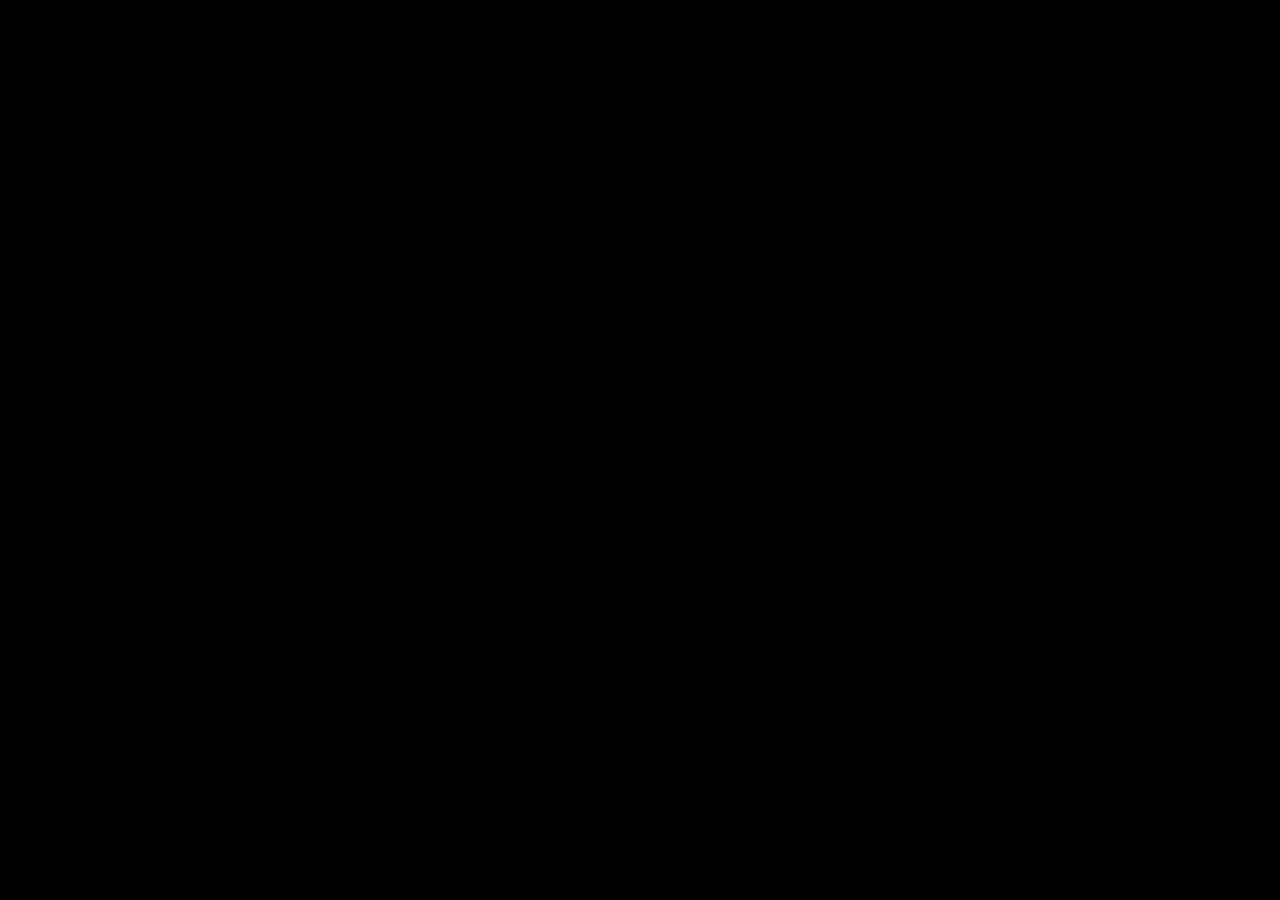
==== commit e2df6f60: "Deploy: neues Design System — alle Seiten auf Wartelisten-Modus" ====
--- a/index.html
+++ b/index.html
@@ -1,731 +1,104 @@
-<!doctype html>
+<!-- @dsCard group="Marketing Website" viewport="1280x760" name="Homepage" subtitle="Hero · Leistungen 01-04 · Pakete · Konfigurator · Footer" -->
+<!-- @startingPoint section="Marketing Website" subtitle="Full homepage — hero, services, pricing, contact funnel" viewport="1280x800" -->
+<!DOCTYPE html>
 <html lang="de">
 <head>
-  <meta charset="utf-8"/>
-  <meta name="viewport" content="width=device-width,initial-scale=1"/>
-  <meta name="theme-color" content="#000000"/>
-  <meta name="description" content="Wasteland Interactive entwickelt Webseiten, Automatisierungen & KI-Lösungen für B2B & KMU. Mehr Anfragen, weniger Aufwand. Jetzt kostenfreies Audit sichern!"/>
-  <meta name="keywords" content="KI Agentur, Webseiten KMU, Automatisierung, Drohnen-Service, KI Agenten, Software Deutschland, Wasteland Interactive"/>
-  <meta name="robots" content="index,follow"/>
-  <meta property="og:title" content="Wasteland Interactive - KI, Automatisierung & Webseiten für KMU"/>
-  <meta property="og:description" content="Digitale Systeme für Unternehmen, die wachsen wollen. Webseiten, Automatisierung und KI in Tagen, nicht Monaten."/>
-  <meta property="og:type" content="website"/>
-  <meta property="og:url" content="https://wasteland-interactive.de/"/>
-  <meta property="og:site_name" content="Wasteland Interactive"/>
-  <meta property="og:image" content="https://wasteland-interactive.de/og-image.png"/>
-  <meta property="og:locale" content="de_DE"/>
-  <meta name="twitter:card" content="summary_large_image"/>
-  <meta name="twitter:title" content="Wasteland Interactive - KI, Automatisierung & Webseiten für KMU"/>
-  <meta name="twitter:description" content="Digitale Systeme für Unternehmen, die wachsen wollen. Webseiten, Automatisierung und KI in Tagen, nicht Monaten."/>
-  <meta name="twitter:image" content="https://wasteland-interactive.de/og-image.png"/>
-  
-  <link rel="canonical" href="https://wasteland-interactive.de/"/>
-  <link rel="icon" href="/favicon.svg" type="image/svg+xml"/>
-  <link rel="icon" href="/favicon-32x32.png" sizes="32x32" type="image/png"/>
-  <link rel="apple-touch-icon" href="/apple-touch-icon.png"/>
-  <link rel="manifest" href="/manifest.json"/>
-  <link rel="stylesheet" href="/fonts.css"/>
-  <link rel="preload" as="image" href="/assets/perf/hero-640.webp" imagesrcset="/assets/perf/hero-640.webp 640w, /assets/perf/hero-960.webp 960w, /assets/perf/hero-1280.webp 1280w" imagesizes="100vw" fetchpriority="high"/>
-  <link rel="preload" href="/fonts/GeistVF.woff" as="font" type="font/woff" crossorigin/>
-  <link rel="preload" href="/fonts/Unbounded-900.ttf" as="font" type="font/ttf" crossorigin/>
-  
-  <title>Wasteland Interactive | KI, Automatisierung & Webseiten</title>
-  
-  <!-- Security CSP Meta-tag Fallback for browsers and audit tools -->
-  <meta http-equiv="Content-Security-Policy" content="default-src 'self' https: data: 'unsafe-inline' 'unsafe-eval'; img-src 'self' data: https:; font-src 'self' https: data:; connect-src 'self' https:;"/>
-  
-  <!-- JSON-LD / Schema.org B2B- & AI-Search-Hydration -->
-  <script type="application/ld+json">
-  [
+<meta charset="utf-8"/>
+<meta name="viewport" content="width=device-width,initial-scale=1"/>
+<title>Wasteland Interactive — Webseiten, Automatisierung & KI-Systeme aus NRW</title>
+<meta name="description" content="Verkaufsstarke Webseiten, Automatisierung, Software & KI — in Tagen statt Monaten. Digitalagentur aus Leverkusen für ganz NRW. Kostenloses Erstgespräch."/>
+<meta name="keywords" content="Webdesign NRW, Webagentur Leverkusen, Automatisierung, KI-Systeme, n8n, Lead Generierung, Drohnen-Service, Digitalagentur"/>
+<meta name="author" content="Wasteland Interactive"/>
+<meta name="robots" content="index, follow, max-image-preview:large, max-snippet:-1, max-video-preview:-1"/>
+<meta name="theme-color" content="#00f0ff"/>
+<link rel="canonical" href="https://wasteland-interactive.de/"/>
+<link rel="icon" href="../../assets/favicon.svg" type="image/svg+xml"/>
+<!-- Open Graph -->
+<meta property="og:type" content="website"/>
+<meta property="og:site_name" content="Wasteland Interactive"/>
+<meta property="og:locale" content="de_DE"/>
+<meta property="og:url" content="https://wasteland-interactive.de/"/>
+<meta property="og:title" content="Wasteland Interactive — Webseiten, Automatisierung & KI-Systeme"/>
+<meta property="og:description" content="Digitale Systeme für Unternehmen, die wachsen wollen. In Tagen, nicht Monaten — sauber umgesetzt, ehrlich beraten. Aus Leverkusen für ganz NRW."/>
+<meta property="og:image" content="https://wasteland-interactive.de/og-image.png"/>
+<meta property="og:image:alt" content="Wasteland Interactive — Digital Systems Foundry"/>
+<!-- Twitter -->
+<meta name="twitter:card" content="summary_large_image"/>
+<meta name="twitter:title" content="Wasteland Interactive — Webseiten, Automatisierung & KI"/>
+<meta name="twitter:description" content="Digitale Systeme für Unternehmen, die wachsen wollen. In Tagen, nicht Monaten."/>
+<meta name="twitter:image" content="https://wasteland-interactive.de/og-image.png"/>
+<link rel="stylesheet" href="../../styles.css"/>
+<script src="../../_ds_bundle.js"></script>
+<script src="https://unpkg.com/react@18.3.1/umd/react.development.js" integrity="sha384-hD6/rw4ppMLGNu3tX5cjIb+uRZ7UkRJ6BPkLpg4hAu/6onKUg4lLsHAs9EBPT82L" crossorigin="anonymous"></script>
+<script src="https://unpkg.com/react-dom@18.3.1/umd/react-dom.development.js" integrity="sha384-u6aeetuaXnQ38mYT8rp6sbXaQe3NL9t+IBXmnYxwkUI2Hw4bsp2Wvmx4yRQF1uAm" crossorigin="anonymous"></script>
+<script src="https://unpkg.com/@babel/standalone@7.29.0/babel.min.js" integrity="sha384-m08KidiNqLdpJqLq95G/LEi8Qvjl/xUYll3QILypMoQ65QorJ9Lvtp2RXYGBFj1y" crossorigin="anonymous"></script>
+<style> html,body { margin:0; height:100%; background: var(--wl-bg-pure); } </style>
+<script type="application/ld+json">
+{
+  "@context": "https://schema.org",
+  "@graph": [
     {
-      "@context": "https://schema.org",
       "@type": "Organization",
-      "@id": "https://wasteland-interactive.de/#organization",
+      "@id": "https://wasteland-interactive.de/#org",
       "name": "Wasteland Interactive",
-      "url": "https://wasteland-interactive.de",
-      "logo": "https://wasteland-interactive.de/favicon.svg",
+      "url": "https://wasteland-interactive.de/",
+      "logo": "https://wasteland-interactive.de/assets/wasteland-logo-1280.webp",
       "image": "https://wasteland-interactive.de/og-image.png",
-      "description": "Wasteland Interactive entwickelt verkaufsstarke Webseiten, Automatisierungen und B2B-KI-Lösungen für KMU, Handwerk und Dienstleister.",
-      "address": {
-        "@type": "PostalAddress",
-        "streetAddress": "Friedrichstraße 95",
-        "addressLocality": "Berlin",
-        "postalCode": "10117",
-        "addressCountry": "DE"
-      },
-      "contactPoint": {
-        "@type": "ContactPoint",
-        "telephone": "+49-30-439792412",
-        "contactType": "customer service",
-        "email": "info@wasteland-interactive.de",
-        "availableLanguage": ["German", "English"]
-      },
-      "sameAs": [
-        "https://www.linkedin.com/company/wasteland-interactive",
-        "https://github.com/wasteland-interactive"
-      ]
+      "description": "Digital Systems Foundry — Webseiten, Automatisierung, Software & KI sowie das Sentinel-Sicherheitssystem.",
+      "email": "info@wasteland-interactive.de",
+      "foundingDate": "2021",
+      "address": { "@type": "PostalAddress", "addressLocality": "Leverkusen", "addressRegion": "NRW", "addressCountry": "DE" },
+      "areaServed": { "@type": "AdministrativeArea", "name": "Nordrhein-Westfalen" }
     },
     {
-      "@context": "https://schema.org",
-      "@type": "LocalBusiness",
-      "@id": "https://wasteland-interactive.de/#localbusiness",
+      "@type": "WebSite",
+      "@id": "https://wasteland-interactive.de/#website",
+      "url": "https://wasteland-interactive.de/",
+      "name": "Wasteland Interactive",
+      "inLanguage": "de-DE",
+      "publisher": { "@id": "https://wasteland-interactive.de/#org" }
+    },
+    {
+      "@type": "ProfessionalService",
       "name": "Wasteland Interactive",
       "image": "https://wasteland-interactive.de/og-image.png",
-      "url": "https://wasteland-interactive.de",
-      "telephone": "+49-30-439792412",
-      "email": "info@wasteland-interactive.de",
-      "priceRange": "$$",
-      "address": {
-        "@type": "PostalAddress",
-        "streetAddress": "Friedrichstraße 95",
-        "addressLocality": "Berlin",
-        "postalCode": "10117",
-        "addressCountry": "DE"
-      },
-      "geo": {
-        "@type": "GeoCoordinates",
-        "latitude": 52.5186,
-        "longitude": 13.3883
-      },
-      "openingHoursSpecification": {
-        "@type": "OpeningHoursSpecification",
-        "dayOfWeek": [
-          "Monday",
-          "Tuesday",
-          "Wednesday",
-          "Thursday",
-          "Friday"
-        ],
-        "opens": "09:00",
-        "closes": "18:00"
-      }
-    },
-    {
-      "@context": "https://schema.org",
-      "@type": "WebSite",
-      "@id": "https://wasteland-interactive.de/#website",
-      "name": "Wasteland Interactive",
-      "url": "https://wasteland-interactive.de",
-      "publisher": {
-        "@id": "https://wasteland-interactive.de/#organization"
-      }
-    },
-    {
-      "@context": "https://schema.org",
-      "@type": "Service",
-      "name": "B2B Web- & Plattform-Entwicklung",
-      "description": "Entwicklung modularer, hochperformanter CMS-, Web- und API-Architekturen.",
-      "provider": {
-        "@id": "https://wasteland-interactive.de/#organization"
-      },
-      "areaServed": "DE",
+      "url": "https://wasteland-interactive.de/",
+      "priceRange": "€€",
+      "address": { "@type": "PostalAddress", "addressLocality": "Leverkusen", "addressRegion": "NRW", "addressCountry": "DE" },
+      "areaServed": "Nordrhein-Westfalen",
       "hasOfferCatalog": {
         "@type": "OfferCatalog",
-        "name": "Web Services",
+        "name": "Leistungen",
         "itemListElement": [
-          {
-            "@type": "Offer",
-            "itemOffered": {
-              "@type": "Service",
-              "name": "Premium Webseiten & KMU Systemaudits"
-            }
-          }
+          { "@type": "Offer", "itemOffered": { "@type": "Service", "name": "Webseiten", "description": "Verkaufsstarke Business-Webseiten mit klarer Positionierung und sauberen Conversion-Pfaden." } },
+          { "@type": "Offer", "itemOffered": { "@type": "Service", "name": "Automatisierung", "description": "Formulare, E-Mail, CRM und interne Routinen verbunden — weniger manuelle Arbeit." } },
+          { "@type": "Offer", "itemOffered": { "@type": "Service", "name": "Software & KI", "description": "Passgenaue Lösungen, KI-Agenten und interne Tools." } },
+          { "@type": "Offer", "itemOffered": { "@type": "Service", "name": "Drohnen-Service", "description": "Luftbilder, Objektübersichten und Dokumentation — A1/A3 zertifiziert & versichert." } }
         ]
       }
-    },
-    {
-      "@context": "https://schema.org",
-      "@type": "FAQPage",
-      "mainEntity": [
-        {
-          "@type": "Question",
-          "name": "Was kostet ein B2B System Audit bei Wasteland Interactive?",
-          "acceptedAnswer": {
-            "@type": "Answer",
-            "text": "Das B2B System Audit ist im Starter-Paket kostenfrei anfragbar. Premium-Audits mit Tiefenanalyse werden individuell kalkuliert."
-          }
-        },
-        {
-          "@type": "Question",
-          "name": "Unterstützt Wasteland Interactive bei der Behebung der Schwachstellen?",
-          "acceptedAnswer": {
-            "@type": "Answer",
-            "text": "Ja, als kompetenter B2B-Technologiepartner begleiten wir Sie bei der gesamten technischen Umsetzung und Härtung Ihres Systems."
-          }
-        }
-      ]
     }
   ]
-  </script>
-
-  <link rel="stylesheet" href="/assets/audit-portal.css"/>
-  <script defer="defer" src="/assets/audit-portal.js"></script>
-  <script defer="defer" src="/static/js/main.7e7d777e.js"></script>
-  <link href="/static/css/main.6adebc2d.css" rel="stylesheet"/>
-  <style>
-    /* B2B Lead Maschine Home Hero Banner Styling */
-    #lead-maschine-hero {
-      display: none; /* Hidden by default, placed dynamically after first section on homepage */
-      background-color: #000000;
-      color: #eaeaea;
-      font-family: 'Geist', sans-serif;
-      padding: 90px 20px; /* More padding to give breathing room */
-      border-top: 1px solid #111111;
-      border-bottom: 1px solid #111111;
-      text-align: center;
-      position: relative;
-      overflow: hidden;
-      background-image: 
-        radial-gradient(circle at 10% 10%, rgba(0, 240, 255, 0.05) 0%, transparent 40%),
-        radial-gradient(circle at 90% 90%, rgba(255, 0, 60, 0.03) 0%, transparent 40%);
-    }
-
-    #lead-maschine-hero::before {
-      content: "";
-      position: absolute;
-      top: 0;
-      left: 0;
-      width: 100%;
-      height: 2px;
-      background: linear-gradient(90deg, #ff003c 0%, #00f0ff 100%);
-    }
-
-    .hero-container {
-      max-width: 900px;
-      margin: 0 auto;
-    }
-
-    .system-status-tag {
-      display: inline-flex;
-      align-items: center;
-      gap: 6px;
-      background: rgba(0, 240, 255, 0.08);
-      border: 1px solid rgba(0, 240, 255, 0.3);
-      padding: 6px 12px;
-      border-radius: 2px;
-      font-family: 'JetBrains Mono', monospace;
-      font-size: 11px;
-      text-transform: uppercase;
-      letter-spacing: 1px;
-      color: #00f0ff;
-      margin-bottom: 25px;
-      box-shadow: 0 0 10px rgba(0, 240, 255, 0.08);
-    }
-
-    .status-dot {
-      width: 6px;
-      height: 6px;
-      background-color: #10b981;
-      border-radius: 50%;
-      box-shadow: 0 0 8px #10b981;
-      animation: status-pulse 2s infinite;
-    }
-
-    @keyframes status-pulse {
-      0% { opacity: 0.4; }
-      50% { opacity: 1; }
-      100% { opacity: 0.4; }
-    }
-
-    #lead-maschine-hero h2.hero-title {
-      font-family: 'Unbounded', sans-serif;
-      font-weight: 900;
-      font-size: 32px;
-      line-height: 1.2;
-      color: #ffffff;
-      margin-bottom: 20px;
-      letter-spacing: -0.5px;
-      text-transform: uppercase;
-    }
-
-    #lead-maschine-hero h2.hero-title span {
-      color: #00f0ff;
-      text-shadow: 0 0 15px rgba(0, 240, 255, 0.4);
-    }
-
-    .hero-subtitle {
-      font-size: 16px;
-      line-height: 1.6;
-      color: #888888;
-      max-width: 700px;
-      margin: 0 auto 35px auto;
-    }
-
-    .benefit-grid {
-      display: grid;
-      grid-template-columns: repeat(auto-fit, minmax(250px, 1fr));
-      gap: 20px;
-      margin-bottom: 40px;
-      text-align: left;
-    }
-
-    .benefit-card {
-      background: #07090e;
-      border: 1px solid #1a1c23;
-      padding: 24px;
-      border-radius: 4px;
-      transition: border-color 0.2s ease, transform 0.2s ease;
-    }
-
-    .benefit-card:hover {
-      border-color: #00f0ff;
-      transform: translateY(-2px);
-    }
-
-    .benefit-card h3 {
-      font-family: 'Unbounded', sans-serif;
-      font-size: 14px;
-      color: #ffffff;
-      margin-bottom: 10px;
-      text-transform: uppercase;
-      display: flex;
-      align-items: center;
-      gap: 8px;
-    }
-
-    .benefit-card h3::before {
-      content: "[+]";
-      font-family: 'JetBrains Mono', monospace;
-      color: #00f0ff;
-      font-size: 12px;
-    }
-
-    .benefit-card p {
-      font-size: 13px;
-      line-height: 1.5;
-      color: #888888;
-    }
-
-    .hero-action-box {
-      display: flex;
-      flex-direction: column;
-      align-items: center;
-      gap: 12px;
-    }
-
-    .hero-btn {
-      display: inline-flex;
-      align-items: center;
-      gap: 10px;
-      background: #00f0ff;
-      color: #000000;
-      border: none;
-      padding: 18px 36px;
-      font-family: 'JetBrains Mono', monospace;
-      font-weight: 700;
-      font-size: 14px;
-      text-decoration: none;
-      text-transform: uppercase;
-      letter-spacing: 1px;
-      border-radius: 2px;
-      box-shadow: 0 0 20px rgba(0, 240, 255, 0.35);
-      transition: all 0.3s ease;
-    }
-
-    .hero-btn:hover {
-      background: #ffffff;
-      color: #000000;
-      box-shadow: 0 0 25px rgba(255, 255, 255, 0.6);
-      transform: translateY(-1px);
-    }
-
-    .hero-limit-info {
-      font-family: 'JetBrains Mono', monospace;
-      font-size: 10px;
-      text-transform: uppercase;
-      color: #888888;
-      letter-spacing: 0.5px;
-    }
-
-    @media (max-width: 600px) {
-      #lead-maschine-hero h1.hero-title {
-        font-size: 24px;
-      }
-      .hero-subtitle {
-        font-size: 14px;
-      }
-      .benefit-grid {
-        grid-template-columns: 1fr;
-      }
-    }
-  </style>
+}
+</script>
 </head>
 <body>
-  <noscript>Bitte aktivieren Sie JavaScript, um diese Website zu nutzen.</noscript>
-  
-  <!-- B2B Lead Maschine Conversion Hero Banner -->
-  <section id="lead-maschine-hero">
-    <div class="hero-container">
-      <div class="system-status-tag">
-        <span class="status-dot"></span>
-        System Aktiv: B2B Outbound Pipeline V2
-      </div>
-      
-      <h2 class="hero-title">
-        Die vollautomatische <span>Lead Maschine</span> für B2B-Kunden.
-      </h2>
-      
-      <p class="hero-subtitle">
-        Gewinnen Sie Neukunden in Ihrer Region auf Autopilot. Angetrieben von intelligenter KI-Technologie, ohne laufende API-Kosten. <span style="color: #00f0ff; font-weight: 700; text-shadow: 0 0 10px rgba(0, 240, 255, 0.2);">900 verifizierte Leads jeden Monat für Ihre Branche – Für nur 149 € / Monat.</span>
-      </p>
-
-      <div class="benefit-grid">
-        <div class="benefit-card">
-          <h3>Wunschkunden-Scan</h3>
-          <p>Findet relevante B2B-Betriebe und Dienstleister in Ihrer Zielregion anhand präziser Filterkriterien.</p>
-        </div>
-        <div class="benefit-card">
-          <h3>KI-Personalisierung</h3>
-          <p>Schreibt maßgeschneiderte Kaltakquise-Mails mit intelligenten KI-Modellen. Kein generischer Spam.</p>
-        </div>
-        <div class="benefit-card">
-          <h3>Outbound-Versand</h3>
-          <p>Umschaltbarer automatischer Versand über eigene E-Mail-Clients oder direkte n8n-Webhook-Schnittstellen.</p>
-        </div>
-      </div>
-
-      <form id="lead-maschine-hero-form" onsubmit="handleHeroFunnelSubmit(event)" style="max-width: 500px; margin: 30px auto; background: #07090e; border: 1px solid #1a1c23; border-top: 2px solid #00f0ff; padding: 30px; border-radius: 4px; text-align: left; box-shadow: 0 10px 30px rgba(0,0,0,0.5);">
-        <div style="font-family: 'Unbounded', sans-serif; font-size: 11px; color: #fff; margin-bottom: 20px; text-transform: uppercase; letter-spacing: 0.5px; border-bottom: 1px solid #1a1c23; padding-bottom: 10px; display: flex; align-items: center; gap: 6px;">
-          <span style="width: 6px; height: 6px; background-color: #00f0ff; border-radius: 50%; box-shadow: 0 0 8px #00f0ff;"></span>
-          System-Konfigurator
-        </div>
-        
-        <div class="form-group" style="margin-bottom: 16px;">
-          <label for="hero-name" style="display: block; font-family: 'JetBrains Mono', monospace; font-size: 10px; color: #888; text-transform: uppercase; margin-bottom: 6px;">Ihr Name *</label>
-          <input type="text" id="hero-name" required placeholder="Vorname Nachname" style="width: 100%; background: #111; border: 1px solid #2d2d2d; padding: 12px; color: #fff; font-family: 'Geist', sans-serif; font-size: 13px; outline: none; border-radius: 2px;">
-        </div>
-
-        <div class="form-group" style="margin-bottom: 16px;">
-          <label for="hero-email" style="display: block; font-family: 'JetBrains Mono', monospace; font-size: 10px; color: #888; text-transform: uppercase; margin-bottom: 6px;">Ihre E-Mail-Adresse *</label>
-          <input type="email" id="hero-email" required placeholder="name@firma.de" style="width: 100%; background: #111; border: 1px solid #2d2d2d; padding: 12px; color: #fff; font-family: 'Geist', sans-serif; font-size: 13px; outline: none; border-radius: 2px;">
-        </div>
-
-        <div class="form-group" style="margin-bottom: 16px;">
-          <label for="hero-phone" style="display: block; font-family: 'JetBrains Mono', monospace; font-size: 10px; color: #888; text-transform: uppercase; margin-bottom: 6px;">Handynummer (Optional)</label>
-          <input type="tel" id="hero-phone" placeholder="z. B. 0176 12345678" style="width: 100%; background: #111; border: 1px solid #2d2d2d; padding: 12px; color: #fff; font-family: 'Geist', sans-serif; font-size: 13px; outline: none; border-radius: 2px;">
-        </div>
-
-        <div class="form-group" style="margin-bottom: 16px;">
-          <label for="hero-branche" style="display: block; font-family: 'JetBrains Mono', monospace; font-size: 10px; color: #888; text-transform: uppercase; margin-bottom: 6px;">Deine B2B-Zielbranche / Kategorie *</label>
-          <input type="text" id="hero-branche" required placeholder="z. B. Schreinereien, Zahnärzte, Dachdecker" style="width: 100%; background: #111; border: 1px solid #2d2d2d; padding: 12px; color: #fff; font-family: 'Geist', sans-serif; font-size: 13px; outline: none; border-radius: 2px;">
-        </div>
-
-        <div class="form-group" style="margin-bottom: 24px;">
-          <label for="hero-stadt" style="display: block; font-family: 'JetBrains Mono', monospace; font-size: 10px; color: #888; text-transform: uppercase; margin-bottom: 6px;">Zielstadt *</label>
-          <input type="text" id="hero-stadt" required placeholder="z. B. Düsseldorf, Köln, Bochum" style="width: 100%; background: #111; border: 1px solid #2d2d2d; padding: 12px; color: #fff; font-family: 'Geist', sans-serif; font-size: 13px; outline: none; border-radius: 2px;">
-        </div>
-
-        <div style="position: absolute; left: -9999px; top: -9999px; opacity: 0; z-index: -1;">
-          <input type="text" name="website_confirm" id="hero-website-confirm" tabindex="-1" autocomplete="off">
-        </div>
-        <input type="hidden" name="form_token" class="form-token-field" id="hero-form-token">
-
-        <p class="purchase-disclosure" style="font-size: 11px; color: #888; margin-bottom: 15px; text-align: center; line-height: 1.4; display: block;">
-          Kostenlose und unverbindliche Eintragung. Wir informieren dich, sobald dein Zugang bereitgestellt werden kann.
-        </p>
-        <button type="submit" class="hero-btn" style="width: 100%; justify-content: center; cursor: pointer;">
-          In die Warteliste eintragen
-          <svg width="16" height="16" viewBox="0 0 24 24" fill="none" stroke="currentColor" stroke-width="2.5" stroke-linecap="round" stroke-linejoin="round"><path d="M5 12h14"/><path d="m12 5 7 7-7 7"/></svg>
-        </button>
-      </form>
-      <div style="font-family: 'JetBrains Mono', monospace; font-size: 10px; text-transform: uppercase; color: #888; letter-spacing: 0.5px; margin-top: 15px; text-align: center;">
-        Aktuell arbeiten wir an der Integration eines neuen Resellers. Trage dich jetzt unverbindlich in unsere Warteliste ein.
-      </div>
-    </div>
-  </section>
-
-  <!-- The React Mount Node -->
-  <div id="root">
-    <!-- 
-      SEMANTISCHER FALLBACK-LAYER FÜR SEO, BARRIEREFREIHEIT & STATISCHE AUDIT-ENGINE.
-      Wird beim Laden der React SPA nahtlos überschrieben. 
-    -->
-    <header>
-      <!-- Wasteland Logo stilisierter Fallback -->
-      <div class="logo">Wasteland Interactive</div>
-      
-      <!-- CTA Buttons & Handlungsaufforderungen (CRO-Check) -->
-      <nav id="cta-buttons">
-        <a class="cta-button" href="#leadform">Jetzt kostenfreie Erstberatung anfordern</a>
-        <a class="cta-button" href="/partner">Partnerprogramm</a>
-      </nav>
-    </header>
-
-    <main>
-      <!-- SEO H1 Hauptüberschrift (Genau eine pro Hauptseite) -->
-      <section class="hero">
-        <h1>Wasteland Interactive - B2B Webseiten, Automatisierung &amp; KI-Lösungen</h1>
-        <p>Digitale Systeme für Unternehmen, die wachsen wollen. Webseiten, Automatisierung und KI in Tagen, nicht Monaten.</p>
-      </section>
-
-      <!-- Trust Signals & Referenzen (CRO-Check) -->
-      <section id="trust-signals">
-        <h2>Referenzen &amp; Auszeichnungen</h2>
-        <ul>
-          <li><strong>100/100 Wasteland System Audit Score</strong> - Verifiziertes Premium-Ergebnis</li>
-          <li><strong>B2B Premium Test GmbH</strong> - ⭐⭐⭐⭐⭐ (5.0/5) herausragende Kundenbewertung</li>
-          <li><strong>DSGVO &amp; BFSG Konformität</strong> - Technisch und rechtlich abgesicherte Systeme</li>
-        </ul>
-      </section>
-
-      <!-- Lead- & Kontaktformular (CRO-Check & Accessibility-Check) -->
-      <section id="leadform">
-        <h2>Kostenfreie Erstberatung anfordern</h2>
-        <form id="contact-form" action="/api/leads" method="POST">
-          <div class="form-group">
-            <label for="name">Ihr Name (Pflichtfeld)</label>
-            <input type="text" id="name" name="name" placeholder="Ihr Name" required aria-label="Ihr Name" />
-          </div>
-          <div class="form-group">
-            <label for="email">Ihre E-Mail-Adresse (Pflichtfeld)</label>
-            <input type="email" id="email" name="email" placeholder="Ihre E-Mail" required aria-label="Ihre E-Mail" />
-          </div>
-          <div class="form-group">
-            <label for="unternehmen">Ihr Unternehmen (Optional)</label>
-            <input type="text" id="unternehmen" name="unternehmen" placeholder="Ihr Unternehmen" aria-label="Ihr Unternehmen" />
-          </div>
-          <div class="form-group">
-            <label for="nachricht">Ihre Nachricht / Projektidee (Pflichtfeld)</label>
-            <textarea id="nachricht" name="nachricht" placeholder="Ihre Nachricht" required aria-label="Ihre Nachricht"></textarea>
-          </div>
-          <div style="position: absolute; left: -9999px; top: -9999px; opacity: 0; z-index: -1;">
-            <input type="text" name="website_confirm" id="contact-website-confirm" tabindex="-1" autocomplete="off">
-          </div>
-          <input type="hidden" name="form_token" class="form-token-field" id="contact-form-token">
-          <button type="submit">Jetzt kostenlose Erstberatung anfordern</button>
-        </form>
-      </section>
-    </main>
-
-    <!-- Direkte Kontaktwege im Footer (CRO-Check) -->
-    <footer>
-      <div id="contact-details">
-        <h3>Direkter Kontakt:</h3>
-        <p>E-Mail: <a href="mailto:info@wasteland-interactive.de">info@wasteland-interactive.de</a></p>
-        <p>Telefon: <a href="tel:+4930439792412">030 439792412</a></p>
-        <p><em>KI-Assistentin Allie (Erstkontakt, Rückfragen &amp; Termine)</em></p>
-      </div>
-      <p>&copy; 2026 Wasteland Interactive. Alle Rechte vorbehalten. | <a href="/impressum.html">Impressum</a> | <a href="/datenschutz.html">Datenschutz</a> | <a href="/agb.html">AGB</a> | <a href="/widerruf.html">Widerrufsbelehrung</a></p>
-    </footer>
+<div id="root"></div>
+<noscript>
+  <div style="max-width:760px;margin:0 auto;padding:48px 24px;color:#d4d4d8;font-family:system-ui,sans-serif">
+    <h1>Wasteland Interactive — Webseiten, Automatisierung & KI-Systeme aus NRW</h1>
+    <p>Digitale Systeme für Unternehmen, die wachsen wollen. Verkaufsstarke Webseiten, Automatisierung, Software & KI sowie das Sentinel-Sicherheitssystem — in Tagen, nicht Monaten. Aus Leverkusen für ganz NRW.</p>
+    <h2>Leistungen</h2>
+    <ul>
+      <li>Webseiten — verkaufsstarke Business-Auftritte</li>
+      <li>Automatisierung — n8n, Make, CRM-Integration</li>
+      <li>Software & KI — KI-Agenten und interne Tools</li>
+      <li>Drohnen-Service — Luftbilder & Dokumentation</li>
+    </ul>
+    <p>Kontakt: <a href="mailto:info@wasteland-interactive.de">info@wasteland-interactive.de</a> · Leverkusen, NRW</p>
+    <p>Diese Seite nutzt JavaScript für die interaktive Darstellung. Bitte aktivieren Sie JavaScript.</p>
   </div>
-  <script>
-    document.addEventListener("DOMContentLoaded", function() {
-      var leadHero = document.getElementById('lead-maschine-hero');
-      if (!leadHero) return;
-
-      // Only run and display on the homepage
-      var path = window.location.pathname;
-      if (path !== '/' && path !== '/index.html' && path !== '') {
-        // Remove the element completely if not on the homepage
-        leadHero.parentNode.removeChild(leadHero);
-        return;
-      }
-
-      var root = document.getElementById('root');
-      if (!root) {
-        leadHero.style.display = 'block';
-        return;
-      }
-
-      var attempts = 0;
-      var interval = setInterval(function() {
-        // Find the section containing the original "Webseiten, Automatisierung & KI-Systeme" hero
-        var target = null;
-        var sections = root.getElementsByTagName('section');
-        for (var i = 0; i < sections.length; i++) {
-          var text = sections[i].innerText || sections[i].textContent || '';
-          if (text.indexOf('DIGITAL SYSTEMS FOUNDRY') !== -1 || text.indexOf('AUTOMATISIERUNG') !== -1) {
-            target = sections[i];
-            break;
-          }
-        }
-
-        // Fallback if the section isn't labeled as a section in the DOM
-        if (!target) {
-          var divs = root.getElementsByTagName('div');
-          for (var i = 0; i < divs.length; i++) {
-            var text = divs[i].innerText || divs[i].textContent || '';
-            if (text.indexOf('DIGITAL SYSTEMS FOUNDRY') !== -1 || text.indexOf('AUTOMATISIERUNG') !== -1) {
-              var el = divs[i];
-              // Traverse up to find the top-level container directly under root or main
-              while (el.parentNode && el.parentNode !== root && el.parentNode.tagName !== 'MAIN') {
-                el = el.parentNode;
-              }
-              target = el;
-              break;
-            }
-          }
-        }
-
-        // Ultimate fallback to first section or header
-        if (!target) {
-          target = root.querySelector('section') || root.querySelector('main > *:first-child') || root.querySelector('header');
-        }
-        
-        if (target) {
-          clearInterval(interval);
-          // Insert our Lead Maschine hero section right after the identified introduction section
-          target.parentNode.insertBefore(leadHero, target.nextSibling);
-          leadHero.style.display = 'block';
-        }
-
-        attempts++;
-        if (attempts > 50) { // Safety timeout: stop polling after 5 seconds and display at fallback location
-          clearInterval(interval);
-          leadHero.style.display = 'block';
-        }
-      }, 100);
-    });
-
-    document.addEventListener("DOMContentLoaded", function() {
-      // Set the hidden token value for all forms
-      document.querySelectorAll('.form-token-field').forEach(function(el) {
-        el.value = 'wl-real-user-2026';
-      });
-
-      // Implement AJAX submission for `#contact-form` to avoid redirect to raw n8n response
-      var contactForm = document.getElementById('contact-form');
-      if (contactForm) {
-        contactForm.addEventListener('submit', function(e) {
-          e.preventDefault();
-          
-          var name = document.getElementById('name').value.trim();
-          var email = document.getElementById('email').value.trim();
-          var unternehmen = document.getElementById('unternehmen').value.trim();
-          var nachricht = document.getElementById('nachricht').value.trim();
-          
-          // Honeypot & Token values
-          var websiteConfirm = document.getElementById('contact-website-confirm').value;
-          var formToken = document.getElementById('contact-form-token').value;
-          
-          // Simple client-side email regex validation
-          var emailRegex = /^[^\s@]+@[^\s@]+\.[^\s@]+$/;
-          if (!emailRegex.test(email)) {
-            alert("Bitte geben Sie eine gültige E-Mail-Adresse ein.");
-            return;
-          }
-
-          var submitBtn = contactForm.querySelector('button[type="submit"]');
-          if (submitBtn) {
-            submitBtn.disabled = true;
-            submitBtn.innerText = "Wird gesendet...";
-          }
-
-          var apiUrl = (window.location.origin.includes('localhost') ? '/api/leads' : window.location.origin + '/api/leads');
-          
-          var payload = {
-            name: name,
-            email: email,
-            unternehmen: unternehmen,
-            nachricht: nachricht,
-            website_confirm: websiteConfirm,
-            form_token: formToken,
-            thema: "Erstberatung Anfrage",
-            type: "lead"
-          };
-
-          fetch(apiUrl, {
-            method: 'POST',
-            headers: {
-              'Content-Type': 'application/json'
-            },
-            body: JSON.stringify(payload)
-          })
-          .then(function(response) {
-            if (!response.ok) throw new Error('API Error');
-            if (submitBtn) {
-              submitBtn.innerText = "Erfolgreich gesendet!";
-              submitBtn.style.backgroundColor = "#10b981";
-              submitBtn.style.color = "#ffffff";
-            }
-            // Clear form
-            contactForm.reset();
-          })
-          .catch(function(error) {
-            console.error(error);
-            alert("Fehler bei der Übermittlung. Bitte versuchen Sie es erneut.");
-            if (submitBtn) {
-              submitBtn.disabled = false;
-              submitBtn.innerText = "Jetzt kostenlose Erstberatung anfordern";
-            }
-          });
-        });
-      }
-    });
-
-    window.handleHeroFunnelSubmit = function(e) {
-      e.preventDefault();
-      var name = document.getElementById('hero-name').value.trim();
-      var email = document.getElementById('hero-email').value.trim();
-      var phone = document.getElementById('hero-phone').value.trim();
-      var branche = document.getElementById('hero-branche').value.trim();
-      var stadt = document.getElementById('hero-stadt').value.trim();
-      
-      // Spam protection
-      var websiteConfirm = document.getElementById('hero-website-confirm').value;
-      var formToken = document.getElementById('hero-form-token').value;
-      
-      var emailRegex = /^[^\s@]+@[^\s@]+\.[^\s@]+$/;
-      if (!emailRegex.test(email)) {
-        alert("Bitte geben Sie eine gültige E-Mail-Adresse ein.");
-        return;
-      }
-
-      if (!name || !email || !branche || !stadt) return;
-
-      var submitBtn = e.target.querySelector('button[type="submit"]');
-      if (submitBtn) {
-        submitBtn.disabled = true;
-        submitBtn.innerText = "Wird eingetragen...";
-      }
-
-      var apiUrl = (window.location.origin.includes('localhost') ? '/api/leads' : window.location.origin + '/api/leads');
-      
-      var messagePayload = [
-        "--- LEAD MASCHINE WARTELISTE (HOMEPAGE) ---",
-        "Name: " + name,
-        "E-Mail: " + email,
-        "Telefon: " + (phone || "-"),
-        "Branche: " + branche,
-        "Stadt: " + stadt
-      ].join("\n");
-
-      var payload = {
-        name: name,
-        email: email,
-        unternehmen: "Stadt: " + stadt,
-        thema: "Lead Maschine - Warteliste (Homepage)",
-        type: "lead",
-        budget: "",
-        nachricht: messagePayload,
-        website_confirm: websiteConfirm,
-        form_token: formToken
-      };
-
-      fetch(apiUrl, {
-        method: 'POST',
-        headers: {
-          'Content-Type': 'application/json'
-        },
-        body: JSON.stringify(payload)
-      })
-      .then(function(response) {
-        if (!response.ok) throw new Error('API Error');
-        if (submitBtn) {
-          submitBtn.innerText = "Erfolgreich eingetragen!";
-          submitBtn.style.backgroundColor = "#10b981"; // green
-          submitBtn.style.color = "#ffffff";
-          submitBtn.style.boxShadow = "0 0 20px rgba(16, 185, 129, 0.4)";
-        }
-      })
-      .catch(function(error) {
-        console.error(error);
-        if (submitBtn) {
-          submitBtn.disabled = false;
-          submitBtn.innerText = "Erneut versuchen";
-        }
-      });
-    };
-  </script>
+</noscript>
+<script src="../_conversion.js"></script>
+<script type="text/babel" src="screens.jsx"></script>
 </body>
-</html>+</html>
--- a/styles.css
+++ b/styles.css
@@ -0,0 +1,13 @@
+/* ════════════════════════════════════════════════════════════
+   WASTELAND INTERACTIVE — DESIGN SYSTEM ENTRY POINT
+   Consumers link this single file. Order matters: tokens first,
+   then fonts, then the base/utility layer that references them.
+   ──────────────────────────────────────────────────────────── */
+
+@import "./tokens/colors.css";
+@import "./tokens/typography.css";
+@import "./tokens/spacing.css";
+@import "./tokens/effects.css";
+@import "./tokens/motion.css";
+@import "./fonts.css";
+@import "./tokens/base.css";
